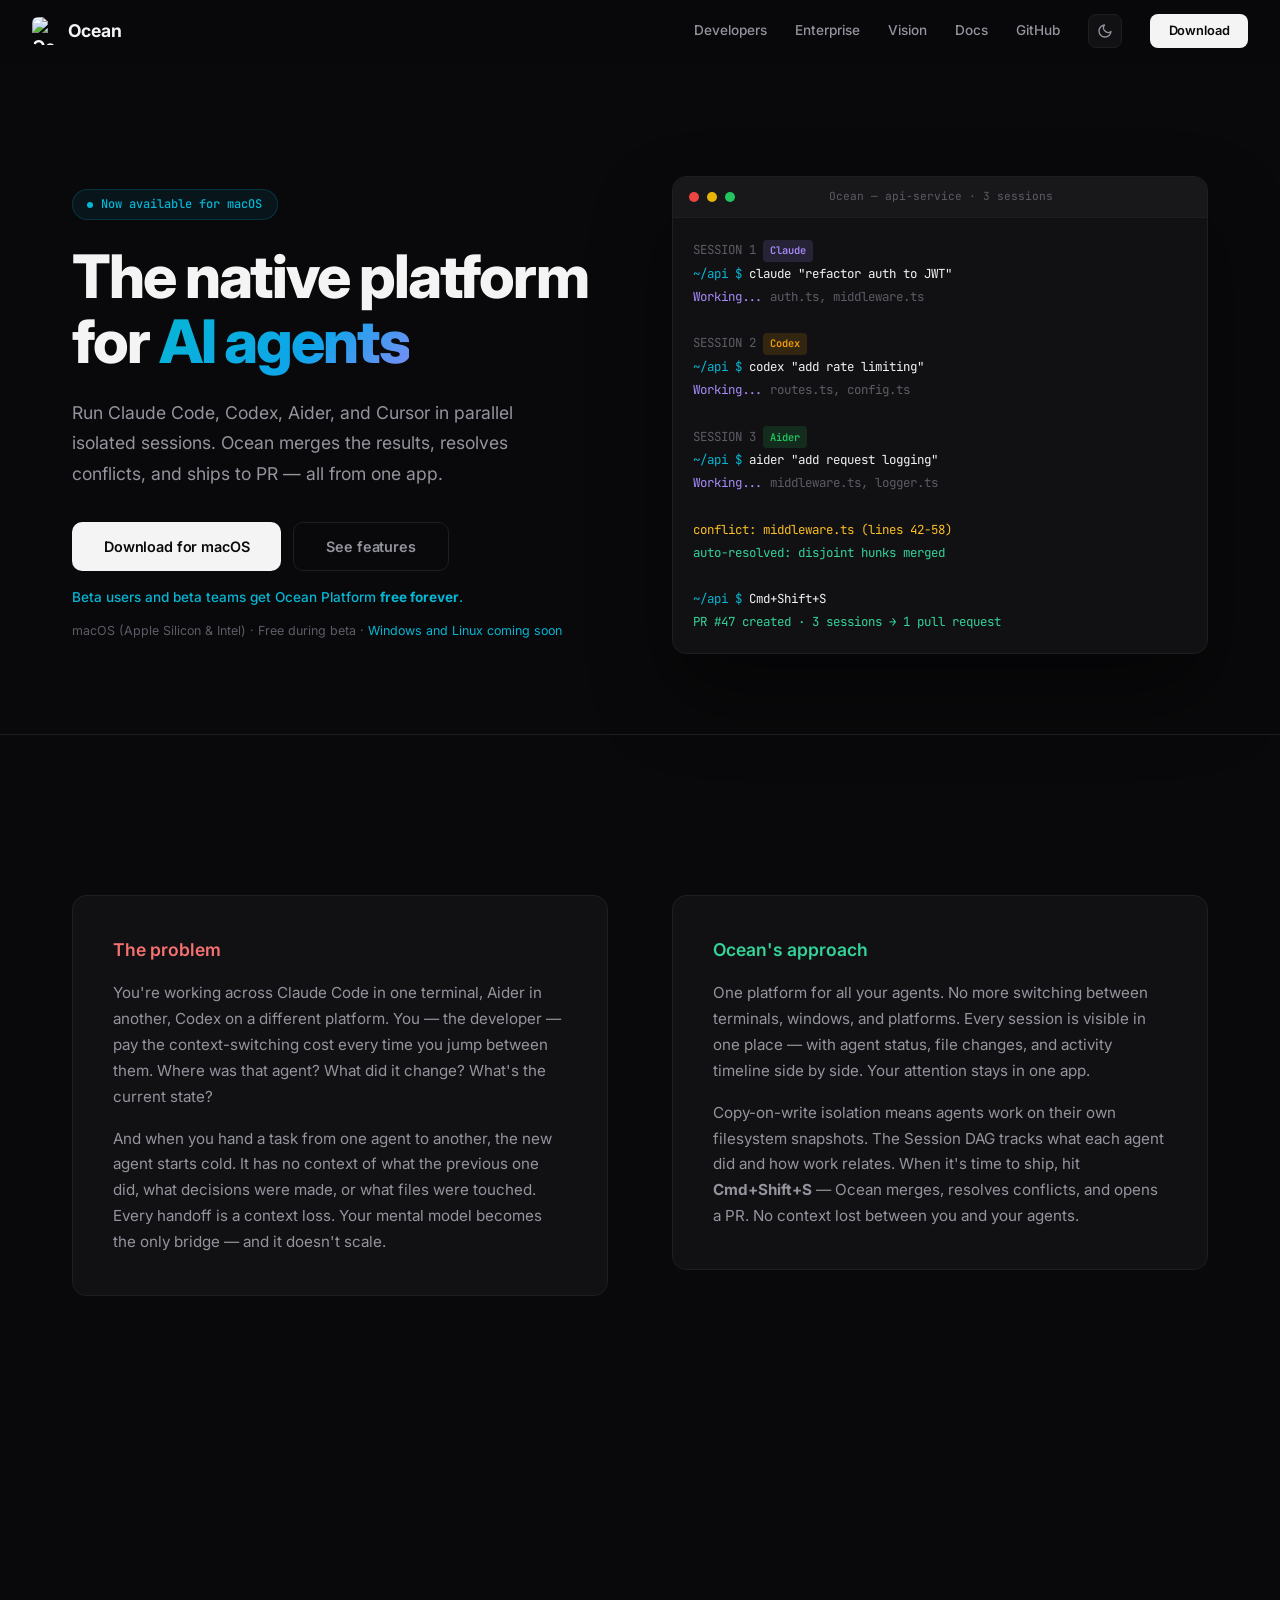
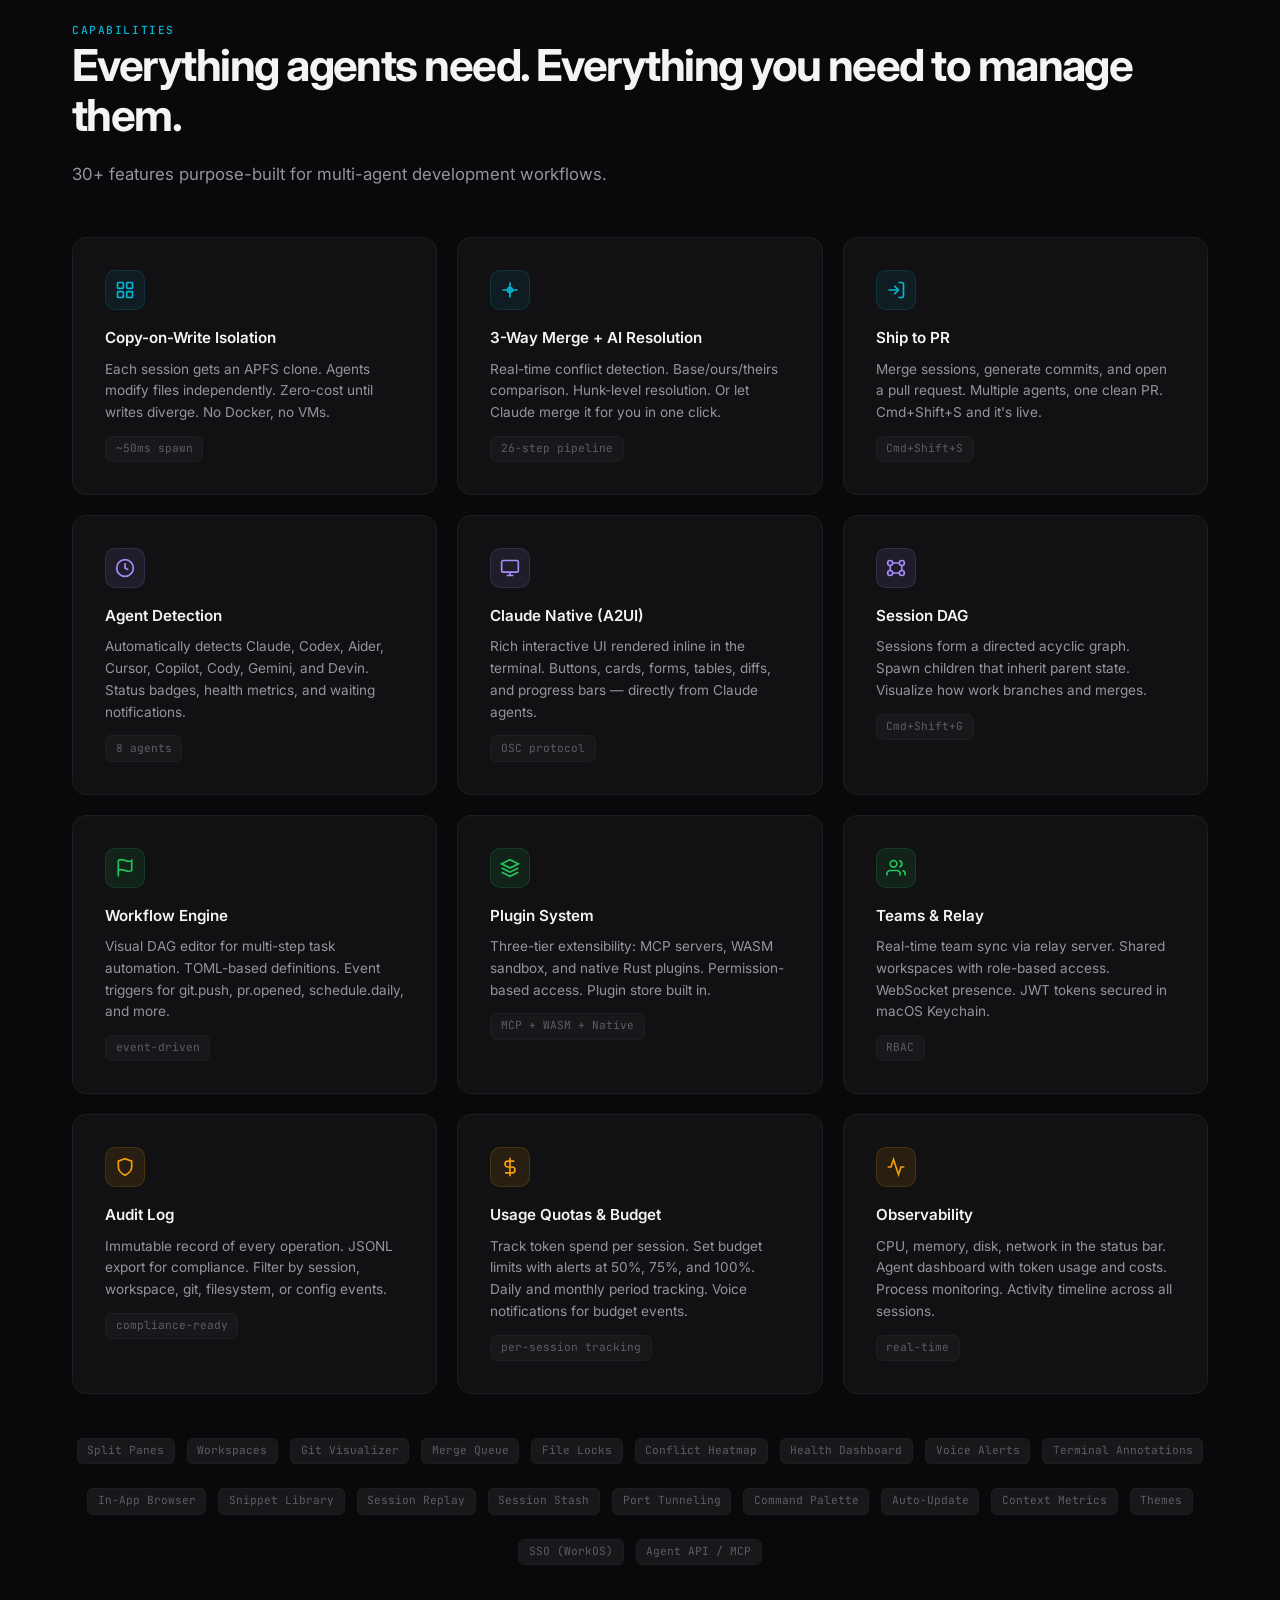
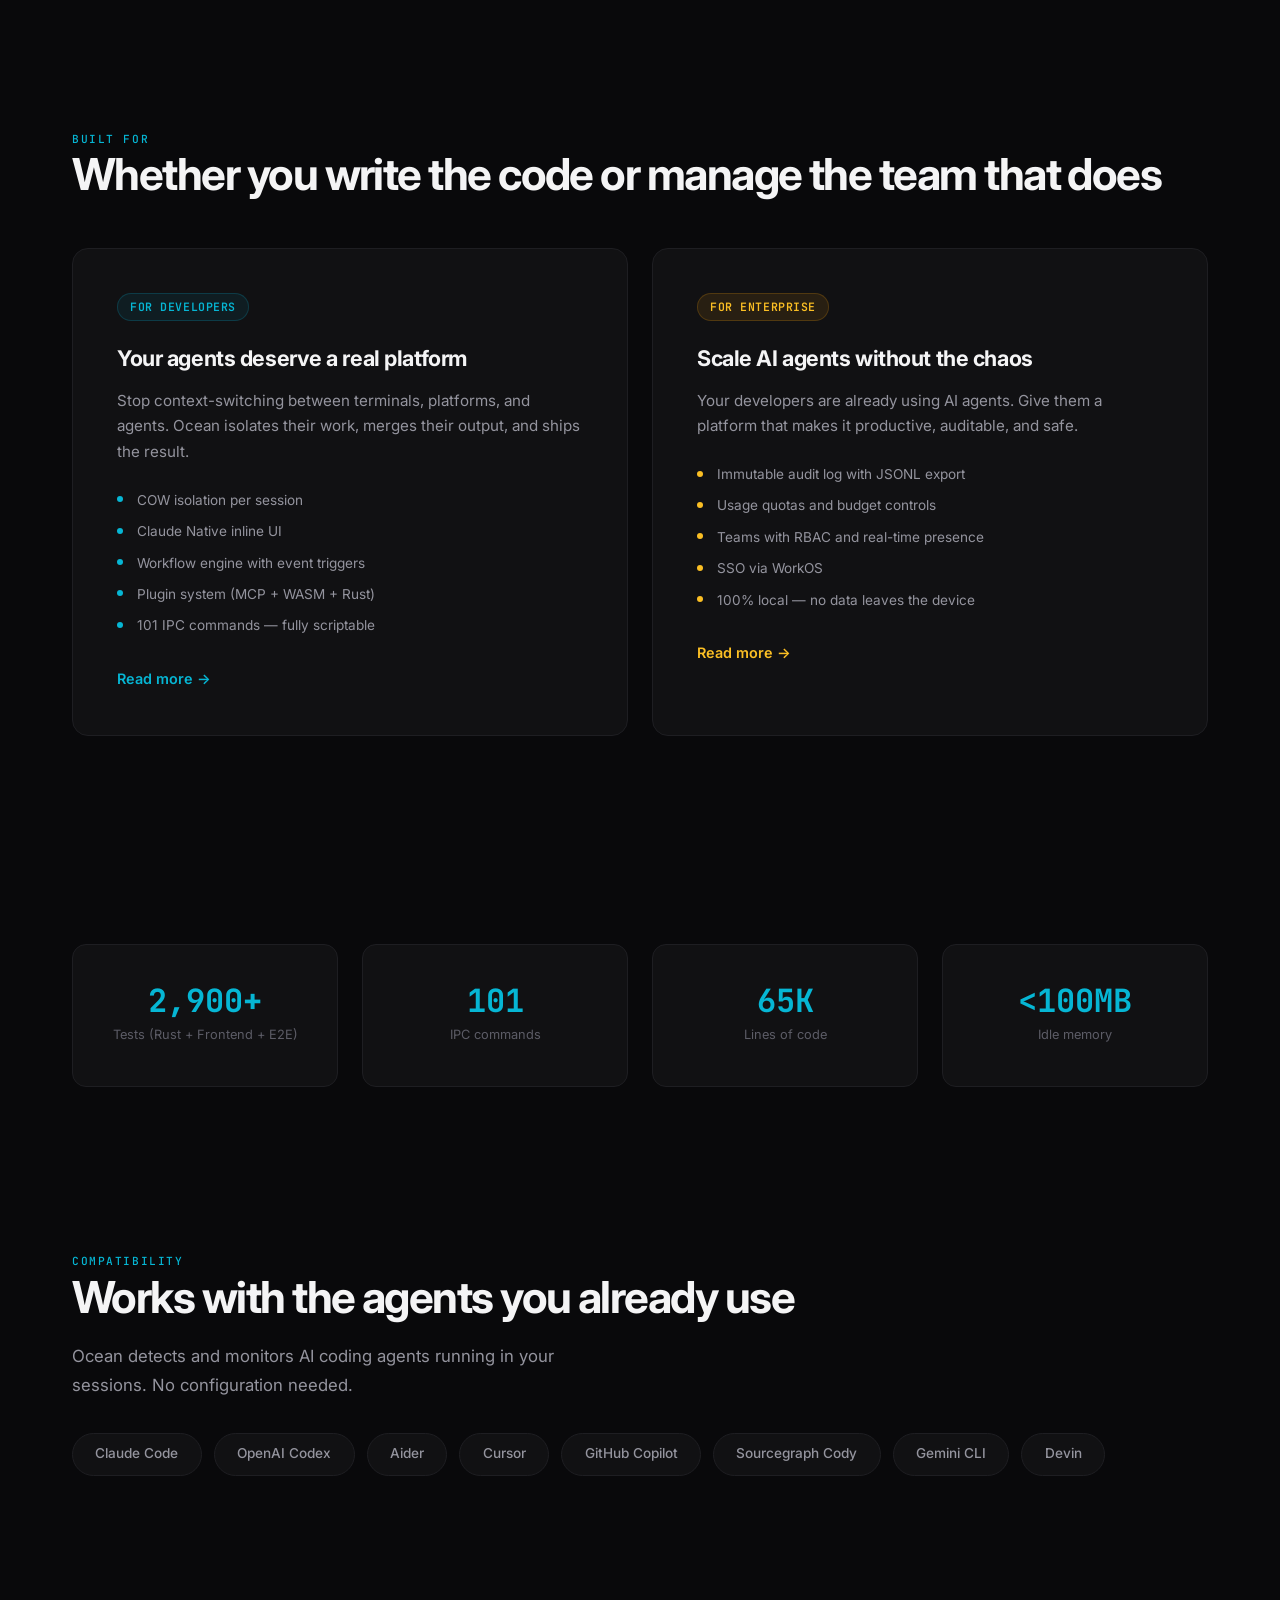
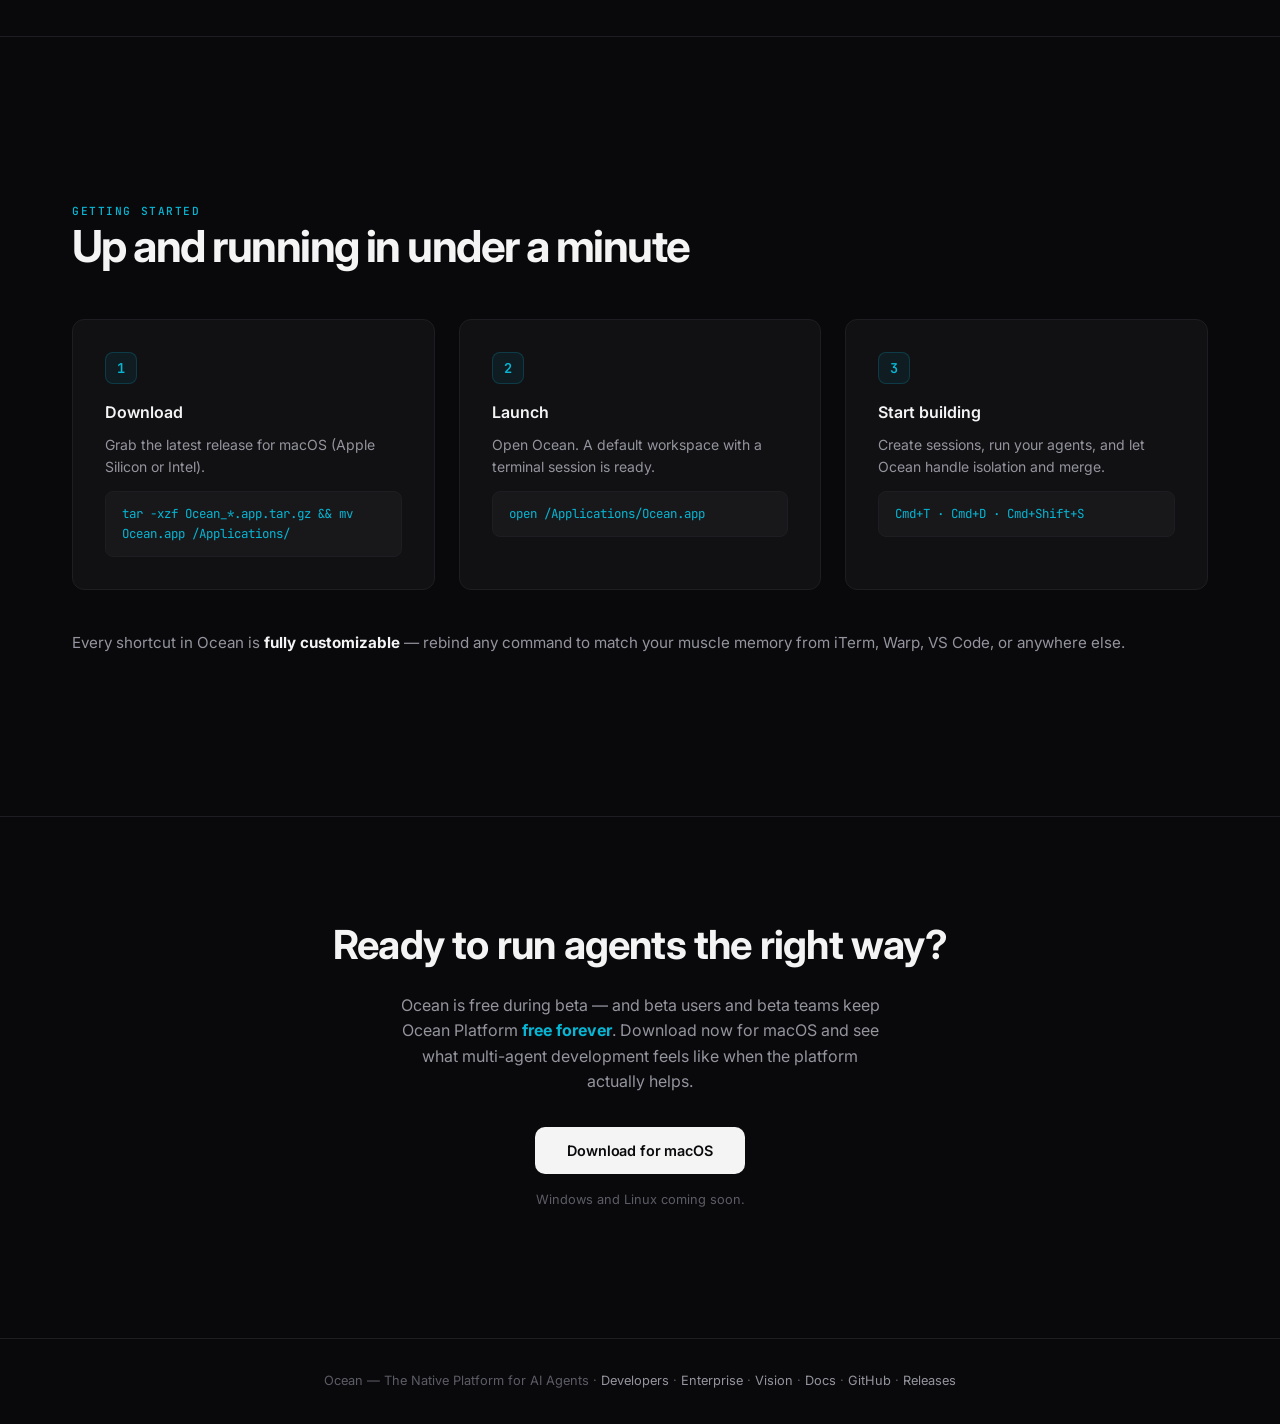
==== website/index.html @ ea24ab9a "Merge branch 'main' into refactor/docs" ====
<!DOCTYPE html>
<html lang="en">

<head>
  <meta charset="UTF-8">
  <meta name="viewport" content="width=device-width, initial-scale=1.0">
  <script>
    // Apply stored theme before paint to avoid FOUC (defaults to dark)
    (function () {
      try {
        document.documentElement.setAttribute('data-theme', localStorage.getItem('ocean-theme') || 'dark');
      } catch (e) {}
    })();
  </script>
  <title>Ocean — The Native Platform for AI Agents</title>
  <meta name="description"
    content="Ocean is a native desktop platform for running AI coding agents in parallel with copy-on-write isolation, built-in merge, and one-keystroke ship to PR. macOS.">
  <meta name="keywords"
    content="Ocean, AI agent platform, agentic development, session isolation, conflict resolution, multi-agent orchestration, Claude Code, Aider, Codex, Cursor, Copilot, developer tool, macOS terminal">
  <meta name="author" content="Ocean Team">

  <!-- Open Graph -->
  <meta property="og:type" content="website">
  <meta property="og:url" content="https://getocean.dev/">
  <meta property="og:title" content="Ocean — The Native Platform for AI Agents">
  <meta property="og:description"
    content="Run Claude, Codex, Aider, and Cursor in parallel isolated sessions. Merge results. Ship to PR. One app.">
  <meta property="og:image" content="https://getocean.dev/home.png">

  <!-- Twitter -->
  <meta name="twitter:card" content="summary_large_image">
  <meta property="twitter:url" content="https://getocean.dev/">
  <meta name="twitter:title" content="Ocean — The Native Platform for AI Agents">
  <meta name="twitter:description"
    content="Run Claude, Codex, Aider, and Cursor in parallel isolated sessions. Merge results. Ship to PR. One app.">
  <meta name="twitter:image" content="https://getocean.dev/home.png">

  <link rel="canonical" href="https://getocean.dev/">
  <link rel="preconnect" href="https://fonts.googleapis.com">
  <link rel="preconnect" href="https://fonts.gstatic.com" crossorigin>
  <link
    href="https://fonts.googleapis.com/css2?family=Inter:wght@400;500;600;700;800&family=JetBrains+Mono:wght@400;500;600&display=swap"
    rel="stylesheet">
  <link rel="icon" type="image/png" href="favicon.png">
  <style>
    *, *::before, *::after { margin: 0; padding: 0; box-sizing: border-box; }

    :root {
      --bg: #09090b;
      --surface: #111113;
      --surface-2: #18181b;
      --surface-3: #1f1f23;
      --border: #1e1e22;
      --border-hover: #2e2e35;
      --text: #f4f4f5;
      --text-muted: #94949e;
      --text-dim: #5c5c66;
      --accent: #06b6d4;
      --accent-hover: #22d3ee;
      --accent-glow: rgba(6, 182, 212, 0.08);
      --accent-glow-strong: rgba(6, 182, 212, 0.16);
      --accent-2: #0ea5e9;
      --green: #34d399;
      --amber: #fbbf24;
      --red: #f87171;
      --purple: #a78bfa;
      --mono: 'JetBrains Mono', monospace;
      --sans: 'Inter', -apple-system, BlinkMacSystemFont, sans-serif;
      --max-w: 1200px;
      --section-gap: 10rem;
      --nav-bg: rgba(9, 9, 11, 0.85);
      --shadow-card: 0 40px 80px rgba(0,0,0,0.45);
      --btn-primary-hover: #ffffff;
    }

    [data-theme="light"] {
      --bg: #ffffff;
      --surface: #fafafa;
      --surface-2: #f4f4f5;
      --surface-3: #e4e4e7;
      --border: #e4e4e7;
      --border-hover: #d4d4d8;
      --text: #09090b;
      --text-muted: #52525b;
      --text-dim: #a1a1aa;
      --accent: #0891b2;
      --accent-hover: #0e7490;
      --accent-glow: rgba(8, 145, 178, 0.08);
      --accent-glow-strong: rgba(8, 145, 178, 0.16);
      --accent-2: #0284c7;
      --green: #059669;
      --amber: #d97706;
      --red: #dc2626;
      --purple: #7c3aed;
      --nav-bg: rgba(255, 255, 255, 0.85);
      --shadow-card: 0 20px 40px rgba(0,0,0,0.08);
      --btn-primary-hover: #27272a;
    }

    html { scroll-behavior: smooth; }

    body {
      font-family: var(--sans);
      background: var(--bg);
      color: var(--text);
      line-height: 1.6;
      -webkit-font-smoothing: antialiased;
      overflow-x: hidden;
    }

    /* -- Utilities -- */
    .container { max-width: var(--max-w); margin: 0 auto; padding: 0 2rem; }
    .section { position: relative; z-index: 1; padding: var(--section-gap) 0; }
    .section-label {
      font-family: var(--mono);
      font-size: 0.7rem;
      font-weight: 500;
      text-transform: uppercase;
      letter-spacing: 0.14em;
      color: var(--accent);
      margin-bottom: 1.25rem;
    }
    .section-title {
      font-size: clamp(1.75rem, 4vw, 2.75rem);
      font-weight: 700;
      letter-spacing: -0.035em;
      line-height: 1.12;
      margin-bottom: 1.25rem;
    }
    .section-desc {
      font-size: 1.05rem;
      color: var(--text-muted);
      max-width: 560px;
      line-height: 1.75;
    }
    .btn {
      display: inline-flex;
      align-items: center;
      gap: 0.5rem;
      padding: 0.75rem 2rem;
      border-radius: 10px;
      font-size: 0.9rem;
      font-weight: 600;
      font-family: var(--sans);
      text-decoration: none;
      cursor: pointer;
      border: none;
      transition: all 0.25s ease;
      letter-spacing: -0.01em;
    }
    .btn-primary {
      background: var(--text);
      color: var(--bg);
    }
    .btn-primary:hover {
      background: var(--btn-primary-hover);
      box-shadow: 0 4px 24px rgba(0,0,0,0.15);
      transform: translateY(-1px);
    }
    .btn-secondary {
      background: transparent;
      color: var(--text-muted);
      border: 1px solid var(--border);
    }
    .btn-secondary:hover {
      border-color: var(--border-hover);
      color: var(--text);
      background: var(--surface);
    }
    .btn:active { transform: scale(0.98) translateY(0); }

    /* -- Scroll reveal -- */
    .reveal {
      opacity: 0;
      transform: translateY(24px);
      transition: opacity 0.6s ease, transform 0.6s ease;
    }
    .reveal.visible {
      opacity: 1;
      transform: translateY(0);
    }

    /* -- Nav -- */
    nav {
      position: fixed;
      top: 0;
      left: 0;
      right: 0;
      z-index: 100;
      padding: 0.85rem 2rem;
      display: flex;
      align-items: center;
      justify-content: space-between;
      background: var(--nav-bg);
      backdrop-filter: blur(16px);
      border-bottom: 1px solid transparent;
      transition: border-color 0.3s;
    }
    nav.scrolled { border-bottom-color: var(--border); }
    .nav-logo {
      display: flex;
      align-items: center;
      gap: 0.5rem;
      font-weight: 700;
      font-size: 1.1rem;
      color: var(--text);
      text-decoration: none;
    }
    .nav-logo img { width: 28px; height: 28px; border-radius: 6px; }
    .nav-links { display: flex; align-items: center; gap: 1.75rem; }
    .nav-links a {
      color: var(--text-muted);
      text-decoration: none;
      font-size: 0.85rem;
      font-weight: 500;
      transition: color 0.2s;
    }
    .nav-links a:hover { color: var(--text); }
    .nav-cta {
      padding: 0.45rem 1.15rem !important;
      font-size: 0.8rem !important;
      border-radius: 8px !important;
      background: var(--text) !important;
      color: var(--bg) !important;
      font-weight: 600 !important;
    }
    .nav-cta:hover {
      background: var(--btn-primary-hover) !important;
      box-shadow: 0 2px 12px rgba(0,0,0,0.15) !important;
    }
    .mobile-toggle {
      display: none;
      background: none;
      border: none;
      color: var(--text);
      cursor: pointer;
      padding: 0.5rem;
    }

    .theme-toggle {
      display: inline-flex;
      align-items: center;
      justify-content: center;
      width: 34px;
      height: 34px;
      border-radius: 8px;
      background: var(--surface);
      border: 1px solid var(--border);
      color: var(--text-muted);
      cursor: pointer;
      transition: color 0.2s, border-color 0.2s, background 0.2s;
    }
    .theme-toggle:hover {
      color: var(--text);
      border-color: var(--border-hover);
    }
    .theme-toggle .icon-sun { display: none; }
    .theme-toggle .icon-moon { display: block; }
    [data-theme="light"] .theme-toggle .icon-sun { display: block; }
    [data-theme="light"] .theme-toggle .icon-moon { display: none; }

    /* -- Hero -- */
    .hero {
      position: relative;
      z-index: 1;
      padding: 11rem 2rem 5rem;
      max-width: var(--max-w);
      margin: 0 auto;
    }
    .hero-grid {
      display: grid;
      grid-template-columns: 1fr 1fr;
      gap: 4rem;
      align-items: center;
    }
    .hero-badge {
      display: inline-flex;
      align-items: center;
      gap: 0.5rem;
      padding: 0.3rem 0.9rem;
      border-radius: 100px;
      background: var(--accent-glow);
      border: 1px solid rgba(6, 182, 212, 0.2);
      font-size: 0.75rem;
      font-weight: 500;
      color: var(--accent);
      margin-bottom: 1.5rem;
      font-family: var(--mono);
    }
    .hero-badge .dot {
      width: 6px; height: 6px;
      border-radius: 50%;
      background: var(--accent);
      animation: pulse 2s ease-in-out infinite;
    }
    @keyframes pulse { 0%, 100% { opacity: 1; } 50% { opacity: 0.4; } }

    .hero h1 {
      font-size: clamp(2.5rem, 5.5vw, 3.75rem);
      font-weight: 800;
      line-height: 1.08;
      letter-spacing: -0.035em;
      margin-bottom: 1.5rem;
    }
    .hero h1 .gradient {
      background: linear-gradient(135deg, var(--accent) 0%, var(--accent-2) 60%, #818cf8 100%);
      -webkit-background-clip: text;
      -webkit-text-fill-color: transparent;
      background-clip: text;
    }
    .hero-desc {
      font-size: 1.1rem;
      color: var(--text-muted);
      line-height: 1.75;
      margin-bottom: 2rem;
      max-width: 480px;
    }
    .hero-actions { display: flex; gap: 0.75rem; flex-wrap: wrap; }
    .hero-note {
      margin-top: 0.75rem;
      font-size: 0.78rem;
      color: var(--text-dim);
    }

    /* Terminal mockup */
    .terminal-window {
      background: var(--surface);
      border: 1px solid var(--border);
      border-radius: 14px;
      overflow: hidden;
      box-shadow: var(--shadow-card), 0 0 1px rgba(255,255,255,0.05) inset;
    }
    .terminal-titlebar {
      display: flex;
      align-items: center;
      gap: 0.5rem;
      padding: 0.7rem 1rem;
      background: var(--surface-2);
      border-bottom: 1px solid var(--border);
    }
    .terminal-dot { width: 10px; height: 10px; border-radius: 50%; }
    .terminal-dot.r { background: #ef4444; }
    .terminal-dot.y { background: #eab308; }
    .terminal-dot.g { background: #22c55e; }
    .terminal-title {
      flex: 1;
      text-align: center;
      font-size: 0.7rem;
      color: var(--text-dim);
      font-family: var(--mono);
    }
    .terminal-body {
      padding: 1.25rem;
      font-family: var(--mono);
      font-size: 0.78rem;
      line-height: 1.85;
    }
    .t-prompt { color: var(--accent); }
    .t-cmd { color: var(--text); }
    .t-out { color: var(--text-muted); }
    .t-agent { color: var(--purple); }
    .t-ok { color: var(--green); }
    .t-dim { color: var(--text-dim); }
    .t-warn { color: var(--amber); }
    .t-badge {
      display: inline-block;
      padding: 0.1rem 0.45rem;
      border-radius: 4px;
      font-size: 0.65rem;
      font-weight: 600;
    }
    .t-b-claude { background: rgba(167,139,250,0.15); color: #a78bfa; }
    .t-b-aider { background: rgba(34,197,94,0.15); color: #22c55e; }
    .t-b-codex { background: rgba(245,158,11,0.15); color: #f59e0b; }

    /* -- Problem section -- */
    .problem { border-top: 1px solid var(--border); }
    .problem-grid {
      display: grid;
      grid-template-columns: 1fr 1fr;
      gap: 4rem;
      align-items: start;
    }
    .problem-card {
      padding: 2.5rem;
      border-radius: 14px;
      border: 1px solid var(--border);
      background: var(--surface);
    }
    .problem-card h3 {
      font-size: 1.1rem;
      font-weight: 600;
      margin-bottom: 1rem;
      color: var(--red);
    }
    .problem-card p {
      font-size: 0.95rem;
      color: var(--text-muted);
      line-height: 1.7;
    }
    .solution-card h3 { color: var(--green) !important; }

    /* -- Features -- */
    .features-grid {
      display: grid;
      grid-template-columns: repeat(3, 1fr);
      gap: 1.25rem;
      margin-top: 3rem;
    }
    .feature-card {
      padding: 2rem;
      border-radius: 14px;
      border: 1px solid var(--border);
      background: var(--surface);
      transition: border-color 0.35s ease, box-shadow 0.35s ease, transform 0.35s ease;
    }
    .feature-card:hover {
      border-color: rgba(6, 182, 212, 0.2);
      box-shadow: 0 8px 40px rgba(0,0,0,0.2);
      transform: translateY(-2px);
    }
    .feature-icon {
      width: 40px; height: 40px;
      border-radius: 10px;
      display: flex;
      align-items: center;
      justify-content: center;
      margin-bottom: 1rem;
      font-size: 1.1rem;
    }
    .feature-icon.cyan { background: var(--accent-glow); border: 1px solid rgba(6,182,212,0.15); }
    .feature-icon.green { background: rgba(34,197,94,0.1); border: 1px solid rgba(34,197,94,0.15); }
    .feature-icon.purple { background: rgba(167,139,250,0.1); border: 1px solid rgba(167,139,250,0.15); }
    .feature-icon.amber { background: rgba(245,158,11,0.1); border: 1px solid rgba(245,158,11,0.15); }
    .feature-card h3 {
      font-size: 0.95rem;
      font-weight: 600;
      margin-bottom: 0.5rem;
    }
    .feature-card p {
      font-size: 0.85rem;
      color: var(--text-muted);
      line-height: 1.6;
    }
    .feature-tag {
      display: inline-block;
      margin-top: 0.75rem;
      font-family: var(--mono);
      font-size: 0.7rem;
      color: var(--text-dim);
      padding: 0.2rem 0.6rem;
      border-radius: 6px;
      background: var(--surface-2);
      border: 1px solid var(--border);
    }

    /* -- Persona preview cards -- */
    .persona-cards {
      display: grid;
      grid-template-columns: 1fr 1fr;
      gap: 1.5rem;
      margin-top: 3rem;
    }
    .persona-card {
      padding: 2.75rem;
      border-radius: 16px;
      border: 1px solid var(--border);
      background: var(--surface);
      transition: border-color 0.35s ease, box-shadow 0.35s ease, transform 0.35s ease;
      text-decoration: none;
      color: inherit;
      display: block;
    }
    .persona-card:hover {
      border-color: var(--border-hover);
      box-shadow: 0 12px 48px rgba(0,0,0,0.25);
      transform: translateY(-3px);
    }
    .persona-card .persona-badge {
      display: inline-block;
      padding: 0.25rem 0.75rem;
      border-radius: 100px;
      font-size: 0.72rem;
      font-weight: 600;
      font-family: var(--mono);
      text-transform: uppercase;
      letter-spacing: 0.05em;
      margin-bottom: 1.25rem;
    }
    .persona-card.dev .persona-badge { background: var(--accent-glow); color: var(--accent); border: 1px solid rgba(6,182,212,0.2); }
    .persona-card.ent .persona-badge { background: rgba(245,158,11,0.1); color: var(--amber); border: 1px solid rgba(245,158,11,0.2); }
    .persona-card h3 {
      font-size: 1.35rem;
      font-weight: 700;
      margin-bottom: 0.75rem;
      letter-spacing: -0.02em;
    }
    .persona-card p {
      font-size: 0.95rem;
      color: var(--text-muted);
      line-height: 1.7;
      margin-bottom: 1.25rem;
    }
    .persona-card .persona-features {
      list-style: none;
      margin-bottom: 1.5rem;
    }
    .persona-card .persona-features li {
      font-size: 0.85rem;
      color: var(--text-muted);
      padding: 0.3rem 0;
      padding-left: 1.25rem;
      position: relative;
    }
    .persona-card .persona-features li::before {
      content: '';
      position: absolute;
      left: 0;
      top: 0.7rem;
      width: 6px;
      height: 6px;
      border-radius: 50%;
    }
    .persona-card.dev .persona-features li::before { background: var(--accent); }
    .persona-card.ent .persona-features li::before { background: var(--amber); }
    .persona-link {
      font-size: 0.9rem;
      font-weight: 600;
      display: inline-flex;
      align-items: center;
      gap: 0.4rem;
    }
    .persona-card.dev .persona-link { color: var(--accent); }
    .persona-card.ent .persona-link { color: var(--amber); }

    /* -- Comparison table -- */
    .comparison-table {
      width: 100%;
      border-collapse: collapse;
      margin-top: 3rem;
      font-size: 0.875rem;
    }
    .comparison-table th, .comparison-table td {
      padding: 1rem 1.25rem;
      text-align: left;
      border-bottom: 1px solid var(--border);
    }
    .comparison-table thead th {
      font-weight: 600;
      font-size: 0.8rem;
      color: var(--text-dim);
      text-transform: uppercase;
      letter-spacing: 0.05em;
      background: var(--surface);
    }
    .comparison-table thead th:first-child { border-radius: 8px 0 0 0; }
    .comparison-table thead th:last-child { border-radius: 0 8px 0 0; }
    .comparison-table tbody td { color: var(--text-muted); }
    .comparison-table tbody td:first-child { color: var(--text); font-weight: 500; }
    .comparison-table .check { color: var(--green); font-weight: 600; }
    .comparison-table .x { color: var(--text-dim); }
    .comparison-table .partial { color: var(--amber); }
    .comparison-table .ocean-col { background: rgba(6,182,212,0.04); }
    .comparison-table .ocean-col.check { color: var(--accent); }

    /* -- Stats -- */
    .stats-row {
      display: grid;
      grid-template-columns: repeat(4, 1fr);
      gap: 1.5rem;
      margin-top: 3rem;
    }
    .stat-card {
      text-align: center;
      padding: 2.5rem 1.5rem;
      border-radius: 14px;
      border: 1px solid var(--border);
      background: var(--surface);
    }
    .stat-value {
      font-size: 2rem;
      font-weight: 700;
      font-family: var(--mono);
      color: var(--accent);
      line-height: 1;
    }
    .stat-label {
      font-size: 0.8rem;
      color: var(--text-dim);
      margin-top: 0.5rem;
    }

    /* -- Agents -- */
    .agent-pills {
      display: flex;
      flex-wrap: wrap;
      gap: 0.75rem;
      margin-top: 2rem;
    }
    .agent-pill {
      padding: 0.6rem 1.4rem;
      border-radius: 100px;
      border: 1px solid var(--border);
      background: var(--surface);
      font-size: 0.85rem;
      font-weight: 500;
      color: var(--text-muted);
      transition: border-color 0.2s, color 0.2s;
    }
    .agent-pill:hover {
      border-color: var(--accent);
      color: var(--text);
    }

    /* -- Getting started -- */
    .getting-started { border-top: 1px solid var(--border); }
    .steps {
      display: grid;
      grid-template-columns: repeat(3, 1fr);
      gap: 1.5rem;
      margin-top: 3rem;
    }
    .step {
      padding: 2rem;
      border-radius: 12px;
      border: 1px solid var(--border);
      background: var(--surface);
    }
    .step-number {
      display: inline-flex;
      align-items: center;
      justify-content: center;
      width: 32px; height: 32px;
      border-radius: 8px;
      background: var(--accent-glow);
      border: 1px solid rgba(6,182,212,0.2);
      color: var(--accent);
      font-family: var(--mono);
      font-size: 0.85rem;
      font-weight: 600;
      margin-bottom: 1rem;
    }
    .step h3 {
      font-size: 1rem;
      font-weight: 600;
      margin-bottom: 0.5rem;
    }
    .step p {
      font-size: 0.875rem;
      color: var(--text-muted);
      line-height: 1.6;
    }
    .step code {
      display: block;
      margin-top: 0.75rem;
      padding: 0.75rem 1rem;
      border-radius: 8px;
      background: var(--surface-2);
      border: 1px solid var(--border);
      font-family: var(--mono);
      font-size: 0.78rem;
      color: var(--accent);
      overflow-x: auto;
    }
    .keyboard-grid {
      display: grid;
      grid-template-columns: repeat(auto-fit, minmax(200px, 1fr));
      gap: 0.5rem;
      margin-top: 2rem;
    }
    .kb-item {
      display: flex;
      justify-content: space-between;
      align-items: center;
      padding: 0.6rem 1rem;
      border-radius: 8px;
      background: var(--surface);
      border: 1px solid var(--border);
      font-size: 0.8rem;
    }
    .kb-item span:first-child { color: var(--text-muted); }
    .kb-item kbd {
      font-family: var(--mono);
      font-size: 0.72rem;
      color: var(--accent);
      padding: 0.15rem 0.5rem;
      border-radius: 4px;
      background: var(--surface-2);
      border: 1px solid var(--border);
    }

    /* -- CTA -- */
    .cta-section {
      position: relative;
      z-index: 1;
      text-align: center;
      padding: 6rem 2rem;
      border-top: 1px solid var(--border);
    }
    .cta-section h2 {
      font-size: clamp(1.75rem, 4vw, 2.5rem);
      font-weight: 700;
      letter-spacing: -0.02em;
      margin-bottom: 1rem;
    }
    .cta-section p {
      color: var(--text-muted);
      font-size: 1rem;
      margin-bottom: 2rem;
      max-width: 480px;
      margin-left: auto;
      margin-right: auto;
    }
    .cta-actions { display: flex; gap: 0.75rem; justify-content: center; flex-wrap: wrap; }

    /* -- Footer -- */
    footer {
      position: relative;
      z-index: 1;
      padding: 2rem;
      text-align: center;
      border-top: 1px solid var(--border);
    }
    footer p { font-size: 0.8rem; color: var(--text-dim); }
    footer a {
      color: var(--text-muted);
      text-decoration: none;
      transition: color 0.2s;
    }
    footer a:hover { color: var(--text); }

    /* -- Responsive -- */
    @media (max-width: 1024px) {
      .hero-grid { grid-template-columns: 1fr; gap: 3rem; }
      .hero { padding-top: 9rem; }
      .features-grid { grid-template-columns: repeat(2, 1fr); }
      .steps { grid-template-columns: 1fr; }
      .comparison-table { font-size: 0.8rem; }
      .comparison-table th, .comparison-table td { padding: 0.75rem 0.75rem; }
    }
    @media (max-width: 768px) {
      .nav-links { display: none; }
      .nav-links.open {
        display: flex;
        flex-direction: column;
        position: absolute;
        top: 100%;
        left: 0;
        right: 0;
        background: var(--bg);
        border-bottom: 1px solid var(--border);
        padding: 1rem 2rem;
        gap: 1rem;
      }
      .mobile-toggle { display: block; }
      .hero { padding: 8rem 1.5rem 3rem; }
      .hero h1 { font-size: 2rem; }
      .features-grid { grid-template-columns: 1fr; }
      .persona-cards { grid-template-columns: 1fr; }
      .problem-grid { grid-template-columns: 1fr; }
      .stats-row { grid-template-columns: repeat(2, 1fr); }
      .section { padding: 4rem 0; }
      .comparison-wrapper { overflow-x: auto; }
    }
    @media (max-width: 375px) {
      .hero h1 { font-size: 1.75rem; }
      .container { padding: 0 1rem; }
    }

    @media (prefers-reduced-motion: reduce) {
      .reveal { opacity: 1; transform: none; transition: none; }
      html { scroll-behavior: auto; }
      .hero-badge .dot { animation: none; }
    }
  </style>
</head>

<body>

  <!-- Nav -->
  <nav id="nav">
    <a href="/" class="nav-logo">
      <img src="favicon.png" alt="Ocean" />
      Ocean
    </a>
    <button class="mobile-toggle" onclick="document.querySelector('.nav-links').classList.toggle('open')" aria-label="Toggle navigation">
      <svg width="22" height="22" viewBox="0 0 24 24" fill="none" stroke="currentColor" stroke-width="2"><line x1="3" y1="6" x2="21" y2="6"/><line x1="3" y1="12" x2="21" y2="12"/><line x1="3" y1="18" x2="21" y2="18"/></svg>
    </button>
    <div class="nav-links">
      <a href="for-developers.html">Developers</a>
      <a href="for-enterprise.html">Enterprise</a>
      <a href="vision.html">Vision</a>
      <a href="https://viveky259259.github.io/ocean-releases" target="_blank" rel="noopener">Docs</a>
      <a href="https://github.com/viveky259259/ocean-releases" target="_blank" rel="noopener">GitHub</a>
      <button id="theme-toggle" class="theme-toggle" aria-label="Toggle color theme" title="Toggle theme">
        <svg class="icon-moon" width="16" height="16" viewBox="0 0 24 24" fill="none" stroke="currentColor" stroke-width="2" stroke-linecap="round" stroke-linejoin="round"><path d="M21 12.79A9 9 0 1 1 11.21 3 7 7 0 0 0 21 12.79z"/></svg>
        <svg class="icon-sun" width="16" height="16" viewBox="0 0 24 24" fill="none" stroke="currentColor" stroke-width="2" stroke-linecap="round" stroke-linejoin="round"><circle cx="12" cy="12" r="4"/><path d="M12 2v2M12 20v2M4.93 4.93l1.41 1.41M17.66 17.66l1.41 1.41M2 12h2M20 12h2M4.93 19.07l1.41-1.41M17.66 6.34l1.41-1.41"/></svg>
      </button>
      <a href="https://github.com/viveky259259/ocean-releases/releases" target="_blank" rel="noopener" class="btn btn-primary nav-cta">Download</a>
    </div>
  </nav>

  <!-- Hero -->
  <section class="hero">
    <div class="hero-grid">
      <div>
        <div class="hero-badge">
          <span class="dot"></span>
          Now available for macOS
        </div>
        <h1>The native platform<br>for <span class="gradient">AI agents</span></h1>
        <p class="hero-desc">Run Claude Code, Codex, Aider, and Cursor in parallel isolated sessions. Ocean merges the results, resolves conflicts, and ships to PR &mdash; all from one app.</p>
        <div class="hero-actions">
          <a href="https://github.com/viveky259259/ocean-releases/releases" target="_blank" rel="noopener" class="btn btn-primary">Download for macOS</a>
          <a href="#features" class="btn btn-secondary">See features</a>
        </div>
        <p style="margin-top:1rem;font-size:0.85rem;color:var(--accent);font-weight:500">
          Beta users and beta teams get Ocean Platform <strong>free forever</strong>.
        </p>
        <p class="hero-note">macOS (Apple Silicon &amp; Intel) &middot; Free during beta &middot; <span style="color:var(--accent)">Windows and Linux coming soon</span></p>
      </div>
      <div>
        <div class="terminal-window">
          <div class="terminal-titlebar">
            <span class="terminal-dot r"></span>
            <span class="terminal-dot y"></span>
            <span class="terminal-dot g"></span>
            <span class="terminal-title">Ocean &mdash; api-service &middot; 3 sessions</span>
            <span style="width:44px"></span>
          </div>
          <div class="terminal-body">
            <div><span class="t-dim">SESSION 1</span> <span class="t-badge t-b-claude">Claude</span></div>
            <div><span class="t-prompt">~/api $</span> <span class="t-cmd">claude "refactor auth to JWT"</span></div>
            <div><span class="t-agent">  Working...</span> <span class="t-dim">auth.ts, middleware.ts</span></div>
            <div>&nbsp;</div>
            <div><span class="t-dim">SESSION 2</span> <span class="t-badge t-b-codex">Codex</span></div>
            <div><span class="t-prompt">~/api $</span> <span class="t-cmd">codex "add rate limiting"</span></div>
            <div><span class="t-agent">  Working...</span> <span class="t-dim">routes.ts, config.ts</span></div>
            <div>&nbsp;</div>
            <div><span class="t-dim">SESSION 3</span> <span class="t-badge t-b-aider">Aider</span></div>
            <div><span class="t-prompt">~/api $</span> <span class="t-cmd">aider "add request logging"</span></div>
            <div><span class="t-agent">  Working...</span> <span class="t-dim">middleware.ts, logger.ts</span></div>
            <div>&nbsp;</div>
            <div><span class="t-warn">  conflict: middleware.ts (lines 42-58)</span></div>
            <div><span class="t-ok">  auto-resolved: disjoint hunks merged</span></div>
            <div>&nbsp;</div>
            <div><span class="t-prompt">~/api $</span> <span class="t-cmd">Cmd+Shift+S</span></div>
            <div><span class="t-ok">  PR #47 created &middot; 3 sessions &rarr; 1 pull request</span></div>
          </div>
        </div>
      </div>
    </div>
  </section>

  <!-- Problem -->
  <section class="section problem">
    <div class="container">
      <div class="problem-grid reveal">
        <div class="problem-card">
          <h3>The problem</h3>
          <p>You're working across Claude Code in one terminal, Aider in another, Codex on a different platform. You &mdash; the developer &mdash; pay the context-switching cost every time you jump between them. Where was that agent? What did it change? What's the current state?</p>
          <p style="margin-top:1rem;">And when you hand a task from one agent to another, the new agent starts cold. It has no context of what the previous one did, what decisions were made, or what files were touched. Every handoff is a context loss. Your mental model becomes the only bridge &mdash; and it doesn't scale.</p>
        </div>
        <div class="problem-card solution-card">
          <h3>Ocean's approach</h3>
          <p>One platform for all your agents. No more switching between terminals, windows, and platforms. Every session is visible in one place &mdash; with agent status, file changes, and activity timeline side by side. Your attention stays in one app.</p>
          <p style="margin-top:1rem;">Copy-on-write isolation means agents work on their own filesystem snapshots. The Session DAG tracks what each agent did and how work relates. When it's time to ship, hit <strong>Cmd+Shift+S</strong> &mdash; Ocean merges, resolves conflicts, and opens a PR. No context lost between you and your agents.</p>
        </div>
      </div>
    </div>
  </section>

  <!-- Features -->
  <section class="section" id="features">
    <div class="container">
      <div class="reveal">
        <span class="section-label">Capabilities</span>
        <h2 class="section-title">Everything agents need. Everything you need to manage them.</h2>
        <p class="section-desc">30+ features purpose-built for multi-agent development workflows.</p>
      </div>

      <div class="features-grid">
        <div class="feature-card reveal">
          <div class="feature-icon cyan">
            <svg width="20" height="20" viewBox="0 0 24 24" fill="none" stroke="#06b6d4" stroke-width="2"><rect x="3" y="3" width="7" height="7" rx="1"/><rect x="14" y="3" width="7" height="7" rx="1"/><rect x="3" y="14" width="7" height="7" rx="1"/><rect x="14" y="14" width="7" height="7" rx="1"/></svg>
          </div>
          <h3>Copy-on-Write Isolation</h3>
          <p>Each session gets an APFS clone. Agents modify files independently. Zero-cost until writes diverge. No Docker, no VMs.</p>
          <span class="feature-tag">~50ms spawn</span>
        </div>

        <div class="feature-card reveal">
          <div class="feature-icon cyan">
            <svg width="20" height="20" viewBox="0 0 24 24" fill="none" stroke="#06b6d4" stroke-width="2"><path d="M12 3v18M3 12h18"/><circle cx="12" cy="12" r="3"/></svg>
          </div>
          <h3>3-Way Merge + AI Resolution</h3>
          <p>Real-time conflict detection. Base/ours/theirs comparison. Hunk-level resolution. Or let Claude merge it for you in one click.</p>
          <span class="feature-tag">26-step pipeline</span>
        </div>

        <div class="feature-card reveal">
          <div class="feature-icon cyan">
            <svg width="20" height="20" viewBox="0 0 24 24" fill="none" stroke="#06b6d4" stroke-width="2"><path d="M15 3h4a2 2 0 012 2v14a2 2 0 01-2 2h-4M10 17l5-5-5-5M13 12H3"/></svg>
          </div>
          <h3>Ship to PR</h3>
          <p>Merge sessions, generate commits, and open a pull request. Multiple agents, one clean PR. Cmd+Shift+S and it's live.</p>
          <span class="feature-tag">Cmd+Shift+S</span>
        </div>

        <div class="feature-card reveal">
          <div class="feature-icon purple">
            <svg width="20" height="20" viewBox="0 0 24 24" fill="none" stroke="#a78bfa" stroke-width="2"><circle cx="12" cy="12" r="10"/><path d="M12 6v6l4 2"/></svg>
          </div>
          <h3>Agent Detection</h3>
          <p>Automatically detects Claude, Codex, Aider, Cursor, Copilot, Cody, Gemini, and Devin. Status badges, health metrics, and waiting notifications.</p>
          <span class="feature-tag">8 agents</span>
        </div>

        <div class="feature-card reveal">
          <div class="feature-icon purple">
            <svg width="20" height="20" viewBox="0 0 24 24" fill="none" stroke="#a78bfa" stroke-width="2"><rect x="2" y="3" width="20" height="14" rx="2"/><path d="M8 21h8M12 17v4"/></svg>
          </div>
          <h3>Claude Native (A2UI)</h3>
          <p>Rich interactive UI rendered inline in the terminal. Buttons, cards, forms, tables, diffs, and progress bars &mdash; directly from Claude agents.</p>
          <span class="feature-tag">OSC protocol</span>
        </div>

        <div class="feature-card reveal">
          <div class="feature-icon purple">
            <svg width="20" height="20" viewBox="0 0 24 24" fill="none" stroke="#a78bfa" stroke-width="2"><circle cx="5" cy="6" r="3"/><path d="M5 9v6"/><circle cx="5" cy="18" r="3"/><circle cx="19" cy="6" r="3"/><path d="M19 9v6"/><circle cx="19" cy="18" r="3"/><path d="M8 6h8M8 18h8"/></svg>
          </div>
          <h3>Session DAG</h3>
          <p>Sessions form a directed acyclic graph. Spawn children that inherit parent state. Visualize how work branches and merges.</p>
          <span class="feature-tag">Cmd+Shift+G</span>
        </div>

        <div class="feature-card reveal">
          <div class="feature-icon green">
            <svg width="20" height="20" viewBox="0 0 24 24" fill="none" stroke="#22c55e" stroke-width="2"><path d="M4 15s1-1 4-1 5 2 8 2 4-1 4-1V3s-1 1-4 1-5-2-8-2-4 1-4 1z"/><line x1="4" y1="22" x2="4" y2="15"/></svg>
          </div>
          <h3>Workflow Engine</h3>
          <p>Visual DAG editor for multi-step task automation. TOML-based definitions. Event triggers for git.push, pr.opened, schedule.daily, and more.</p>
          <span class="feature-tag">event-driven</span>
        </div>

        <div class="feature-card reveal">
          <div class="feature-icon green">
            <svg width="20" height="20" viewBox="0 0 24 24" fill="none" stroke="#22c55e" stroke-width="2"><path d="M12 2L2 7l10 5 10-5-10-5zM2 17l10 5 10-5M2 12l10 5 10-5"/></svg>
          </div>
          <h3>Plugin System</h3>
          <p>Three-tier extensibility: MCP servers, WASM sandbox, and native Rust plugins. Permission-based access. Plugin store built in.</p>
          <span class="feature-tag">MCP + WASM + Native</span>
        </div>

        <div class="feature-card reveal">
          <div class="feature-icon green">
            <svg width="20" height="20" viewBox="0 0 24 24" fill="none" stroke="#22c55e" stroke-width="2"><path d="M17 21v-2a4 4 0 00-4-4H5a4 4 0 00-4 4v2"/><circle cx="9" cy="7" r="4"/><path d="M23 21v-2a4 4 0 00-3-3.87M16 3.13a4 4 0 010 7.75"/></svg>
          </div>
          <h3>Teams &amp; Relay</h3>
          <p>Real-time team sync via relay server. Shared workspaces with role-based access. WebSocket presence. JWT tokens secured in macOS Keychain.</p>
          <span class="feature-tag">RBAC</span>
        </div>

        <div class="feature-card reveal">
          <div class="feature-icon amber">
            <svg width="20" height="20" viewBox="0 0 24 24" fill="none" stroke="#f59e0b" stroke-width="2"><path d="M12 22s8-4 8-10V5l-8-3-8 3v7c0 6 8 10 8 10z"/></svg>
          </div>
          <h3>Audit Log</h3>
          <p>Immutable record of every operation. JSONL export for compliance. Filter by session, workspace, git, filesystem, or config events.</p>
          <span class="feature-tag">compliance-ready</span>
        </div>

        <div class="feature-card reveal">
          <div class="feature-icon amber">
            <svg width="20" height="20" viewBox="0 0 24 24" fill="none" stroke="#f59e0b" stroke-width="2"><line x1="12" y1="1" x2="12" y2="23"/><path d="M17 5H9.5a3.5 3.5 0 000 7h5a3.5 3.5 0 010 7H6"/></svg>
          </div>
          <h3>Usage Quotas &amp; Budget</h3>
          <p>Track token spend per session. Set budget limits with alerts at 50%, 75%, and 100%. Daily and monthly period tracking. Voice notifications for budget events.</p>
          <span class="feature-tag">per-session tracking</span>
        </div>

        <div class="feature-card reveal">
          <div class="feature-icon amber">
            <svg width="20" height="20" viewBox="0 0 24 24" fill="none" stroke="#f59e0b" stroke-width="2"><path d="M22 12h-4l-3 9L9 3l-3 9H2"/></svg>
          </div>
          <h3>Observability</h3>
          <p>CPU, memory, disk, network in the status bar. Agent dashboard with token usage and costs. Process monitoring. Activity timeline across all sessions.</p>
          <span class="feature-tag">real-time</span>
        </div>
      </div>

      <!-- More features row -->
      <div style="display:flex;flex-wrap:wrap;gap:0.75rem;margin-top:2rem;justify-content:center" class="reveal">
        <span class="feature-tag">Split Panes</span>
        <span class="feature-tag">Workspaces</span>
        <span class="feature-tag">Git Visualizer</span>
        <span class="feature-tag">Merge Queue</span>
        <span class="feature-tag">File Locks</span>
        <span class="feature-tag">Conflict Heatmap</span>
        <span class="feature-tag">Health Dashboard</span>
        <span class="feature-tag">Voice Alerts</span>
        <span class="feature-tag">Terminal Annotations</span>
        <span class="feature-tag">In-App Browser</span>
        <span class="feature-tag">Snippet Library</span>
        <span class="feature-tag">Session Replay</span>
        <span class="feature-tag">Session Stash</span>
        <span class="feature-tag">Port Tunneling</span>
        <span class="feature-tag">Command Palette</span>
        <span class="feature-tag">Auto-Update</span>
        <span class="feature-tag">Context Metrics</span>
        <span class="feature-tag">Themes</span>
        <span class="feature-tag">SSO (WorkOS)</span>
        <span class="feature-tag">Agent API / MCP</span>
      </div>
    </div>
  </section>

  <!-- Persona previews -->
  <section class="section" id="personas" style="padding-top:0">
    <div class="container">
      <div class="reveal">
        <span class="section-label">Built for</span>
        <h2 class="section-title">Whether you write the code or manage the team that does</h2>
      </div>
      <div class="persona-cards">
        <a href="for-developers.html" class="persona-card dev reveal">
          <span class="persona-badge">For Developers</span>
          <h3>Your agents deserve a real platform</h3>
          <p>Stop context-switching between terminals, platforms, and agents. Ocean isolates their work, merges their output, and ships the result.</p>
          <ul class="persona-features">
            <li>COW isolation per session</li>
            <li>Claude Native inline UI</li>
            <li>Workflow engine with event triggers</li>
            <li>Plugin system (MCP + WASM + Rust)</li>
            <li>101 IPC commands &mdash; fully scriptable</li>
          </ul>
          <span class="persona-link">Read more &rarr;</span>
        </a>
        <a href="for-enterprise.html" class="persona-card ent reveal">
          <span class="persona-badge">For Enterprise</span>
          <h3>Scale AI agents without the chaos</h3>
          <p>Your developers are already using AI agents. Give them a platform that makes it productive, auditable, and safe.</p>
          <ul class="persona-features">
            <li>Immutable audit log with JSONL export</li>
            <li>Usage quotas and budget controls</li>
            <li>Teams with RBAC and real-time presence</li>
            <li>SSO via WorkOS</li>
            <li>100% local &mdash; no data leaves the device</li>
          </ul>
          <span class="persona-link">Read more &rarr;</span>
        </a>
      </div>
    </div>
  </section>


  <!-- Stats -->
  <section class="section" style="padding-top:0">
    <div class="container">
      <div class="stats-row reveal">
        <div class="stat-card">
          <div class="stat-value">2,900+</div>
          <div class="stat-label">Tests (Rust + Frontend + E2E)</div>
        </div>
        <div class="stat-card">
          <div class="stat-value">101</div>
          <div class="stat-label">IPC commands</div>
        </div>
        <div class="stat-card">
          <div class="stat-value">65K</div>
          <div class="stat-label">Lines of code</div>
        </div>
        <div class="stat-card">
          <div class="stat-value">&lt;100MB</div>
          <div class="stat-label">Idle memory</div>
        </div>
      </div>
    </div>
  </section>

  <!-- Agents -->
  <section class="section" style="padding-top:0">
    <div class="container">
      <div class="reveal">
        <span class="section-label">Compatibility</span>
        <h2 class="section-title">Works with the agents you already use</h2>
        <p class="section-desc">Ocean detects and monitors AI coding agents running in your sessions. No configuration needed.</p>
      </div>
      <div class="agent-pills reveal">
        <span class="agent-pill">Claude Code</span>
        <span class="agent-pill">OpenAI Codex</span>
        <span class="agent-pill">Aider</span>
        <span class="agent-pill">Cursor</span>
        <span class="agent-pill">GitHub Copilot</span>
        <span class="agent-pill">Sourcegraph Cody</span>
        <span class="agent-pill">Gemini CLI</span>
        <span class="agent-pill">Devin</span>
      </div>
    </div>
  </section>

  <!-- Getting Started -->
  <section class="section getting-started" id="start">
    <div class="container">
      <div class="reveal">
        <span class="section-label">Getting started</span>
        <h2 class="section-title">Up and running in under a minute</h2>
      </div>
      <div class="steps reveal">
        <div class="step">
          <div class="step-number">1</div>
          <h3>Download</h3>
          <p>Grab the latest release for macOS (Apple Silicon or Intel).</p>
          <code>tar -xzf Ocean_*.app.tar.gz &amp;&amp; mv Ocean.app /Applications/</code>
        </div>
        <div class="step">
          <div class="step-number">2</div>
          <h3>Launch</h3>
          <p>Open Ocean. A default workspace with a terminal session is ready.</p>
          <code>open /Applications/Ocean.app</code>
        </div>
        <div class="step">
          <div class="step-number">3</div>
          <h3>Start building</h3>
          <p>Create sessions, run your agents, and let Ocean handle isolation and merge.</p>
          <code>Cmd+T &middot; Cmd+D &middot; Cmd+Shift+S</code>
        </div>
      </div>

      <div class="reveal" style="margin-top:2.5rem">
        <p style="font-size:0.95rem;color:var(--text-muted);line-height:1.7">
          Every shortcut in Ocean is <strong style="color:var(--text)">fully customizable</strong> &mdash; rebind any command to match your muscle memory from iTerm, Warp, VS Code, or anywhere else.
        </p>
      </div>
    </div>
  </section>

  <!-- Bottom CTA -->
  <section class="cta-section">
    <h2>Ready to run agents the right way?</h2>
    <p>Ocean is free during beta &mdash; and beta users and beta teams keep Ocean Platform <strong style="color:var(--accent)">free forever</strong>. Download now for macOS and see what multi-agent development feels like when the platform actually helps.</p>
    <div class="cta-actions">
      <a href="https://github.com/viveky259259/ocean-releases/releases" target="_blank" rel="noopener" class="btn btn-primary">Download for macOS</a>
    </div>
    <p style="margin-top:1rem;font-size:0.8rem;color:var(--text-dim)">Windows and Linux coming soon.</p>
  </section>

  <!-- Footer -->
  <footer>
    <p>
      Ocean &mdash; The Native Platform for AI Agents &middot;
      <a href="for-developers.html">Developers</a> &middot;
      <a href="for-enterprise.html">Enterprise</a> &middot;
      <a href="vision.html">Vision</a> &middot;
      <a href="https://viveky259259.github.io/ocean-releases" target="_blank" rel="noopener">Docs</a> &middot;
      <a href="https://github.com/viveky259259/ocean-releases" target="_blank" rel="noopener">GitHub</a> &middot;
      <a href="https://github.com/viveky259259/ocean-releases/releases" target="_blank" rel="noopener">Releases</a>
    </p>
  </footer>

  <script>
    // Theme toggle (initial value is applied in <head> to avoid FOUC)
    document.getElementById('theme-toggle').addEventListener('click', () => {
      const next = document.documentElement.getAttribute('data-theme') === 'light' ? 'dark' : 'light';
      document.documentElement.setAttribute('data-theme', next);
      localStorage.setItem('ocean-theme', next);
    });

    // Nav scroll
    const nav = document.getElementById('nav');
    window.addEventListener('scroll', () => nav.classList.toggle('scrolled', window.scrollY > 20));

    // Scroll reveal
    const observer = new IntersectionObserver((entries) => {
      entries.forEach(entry => {
        if (entry.isIntersecting) {
          entry.target.classList.add('visible');
        }
      });
    }, { threshold: 0.1, rootMargin: '0px 0px -40px 0px' });
    document.querySelectorAll('.reveal').forEach(el => observer.observe(el));
  </script>

</body>

</html>
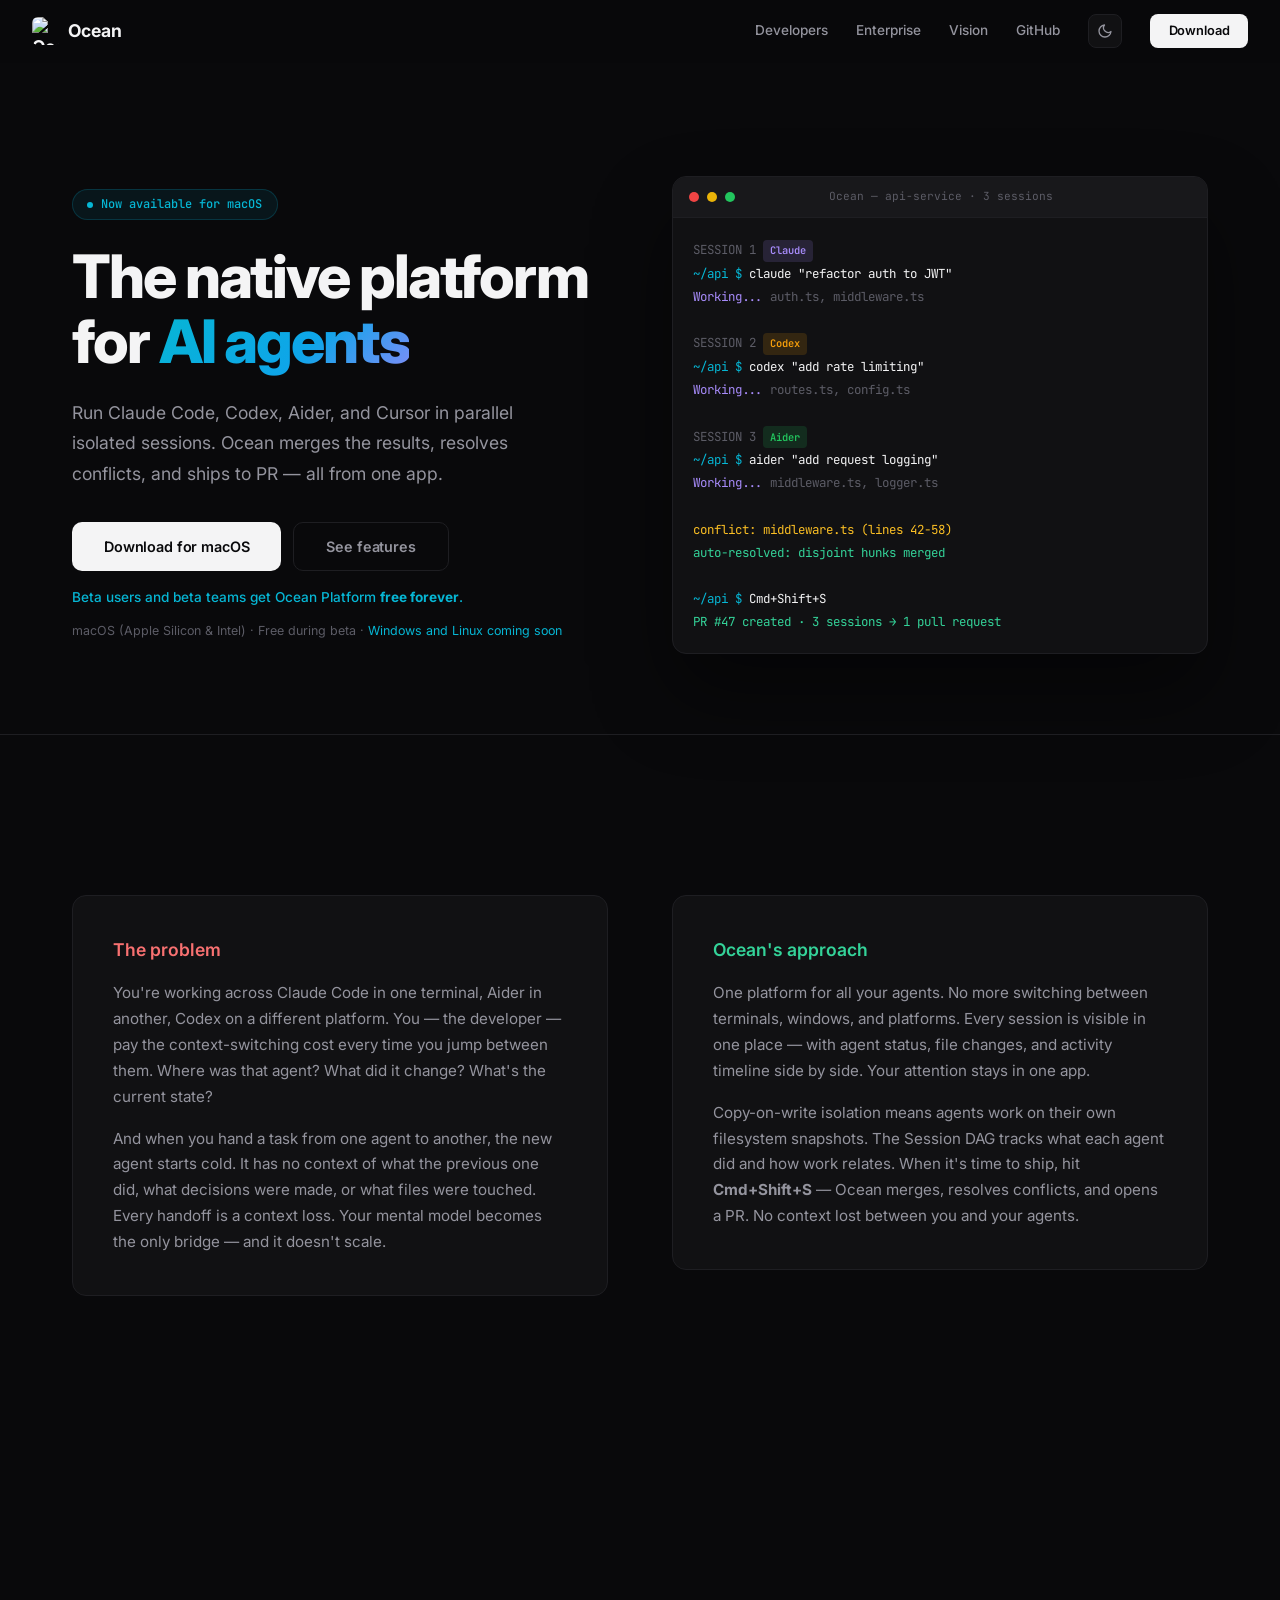
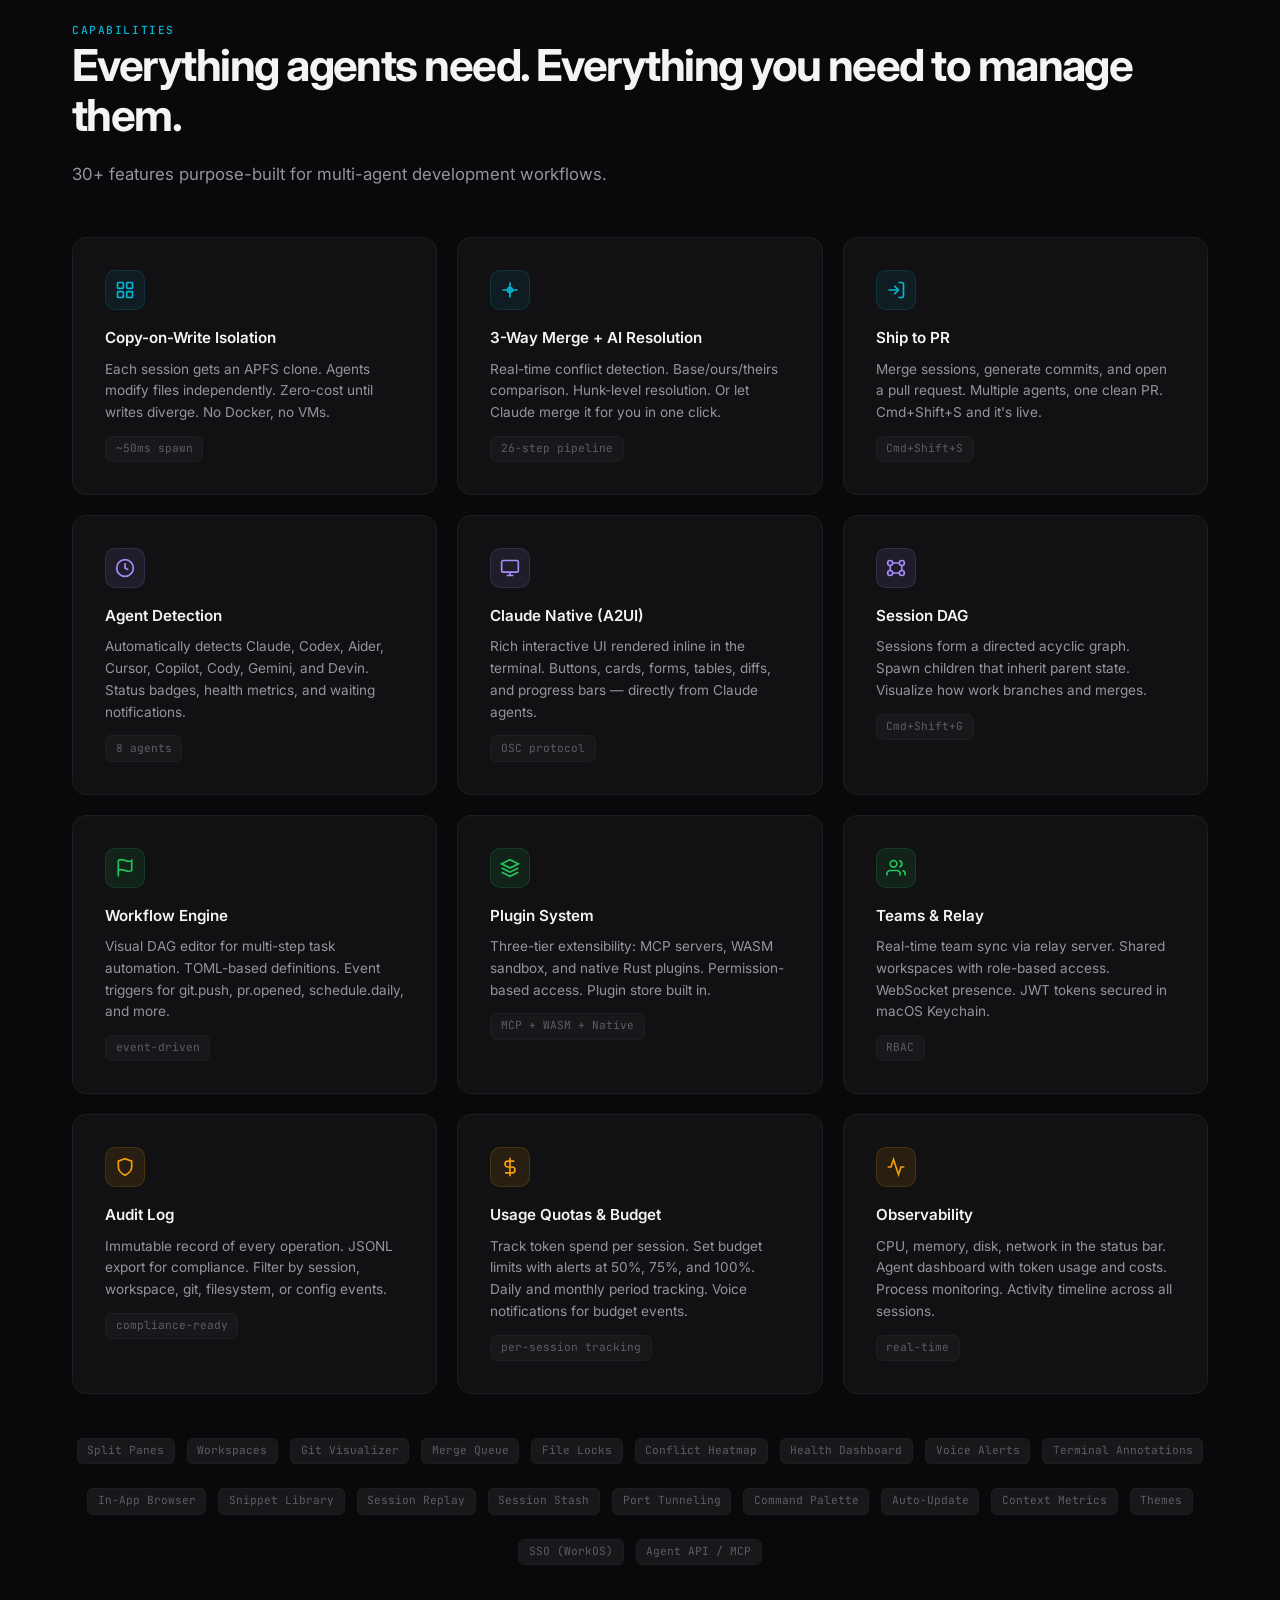
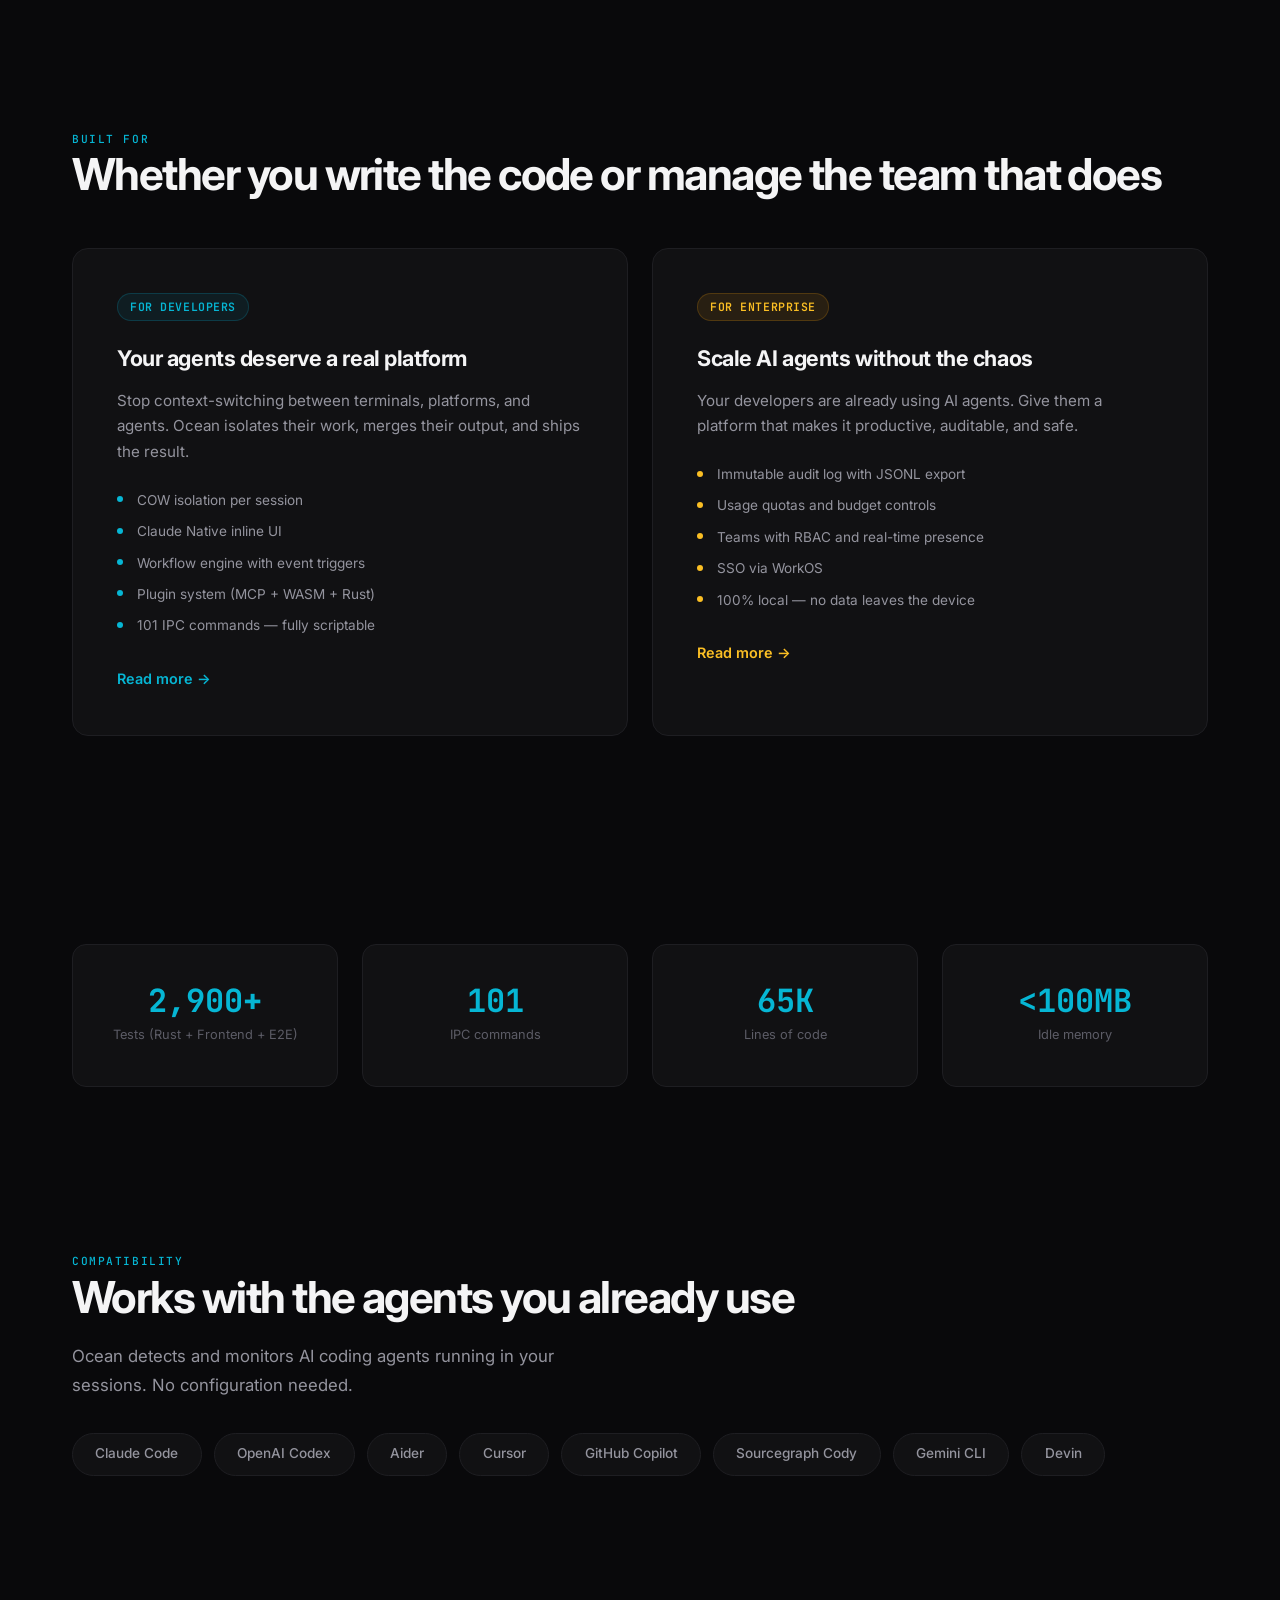
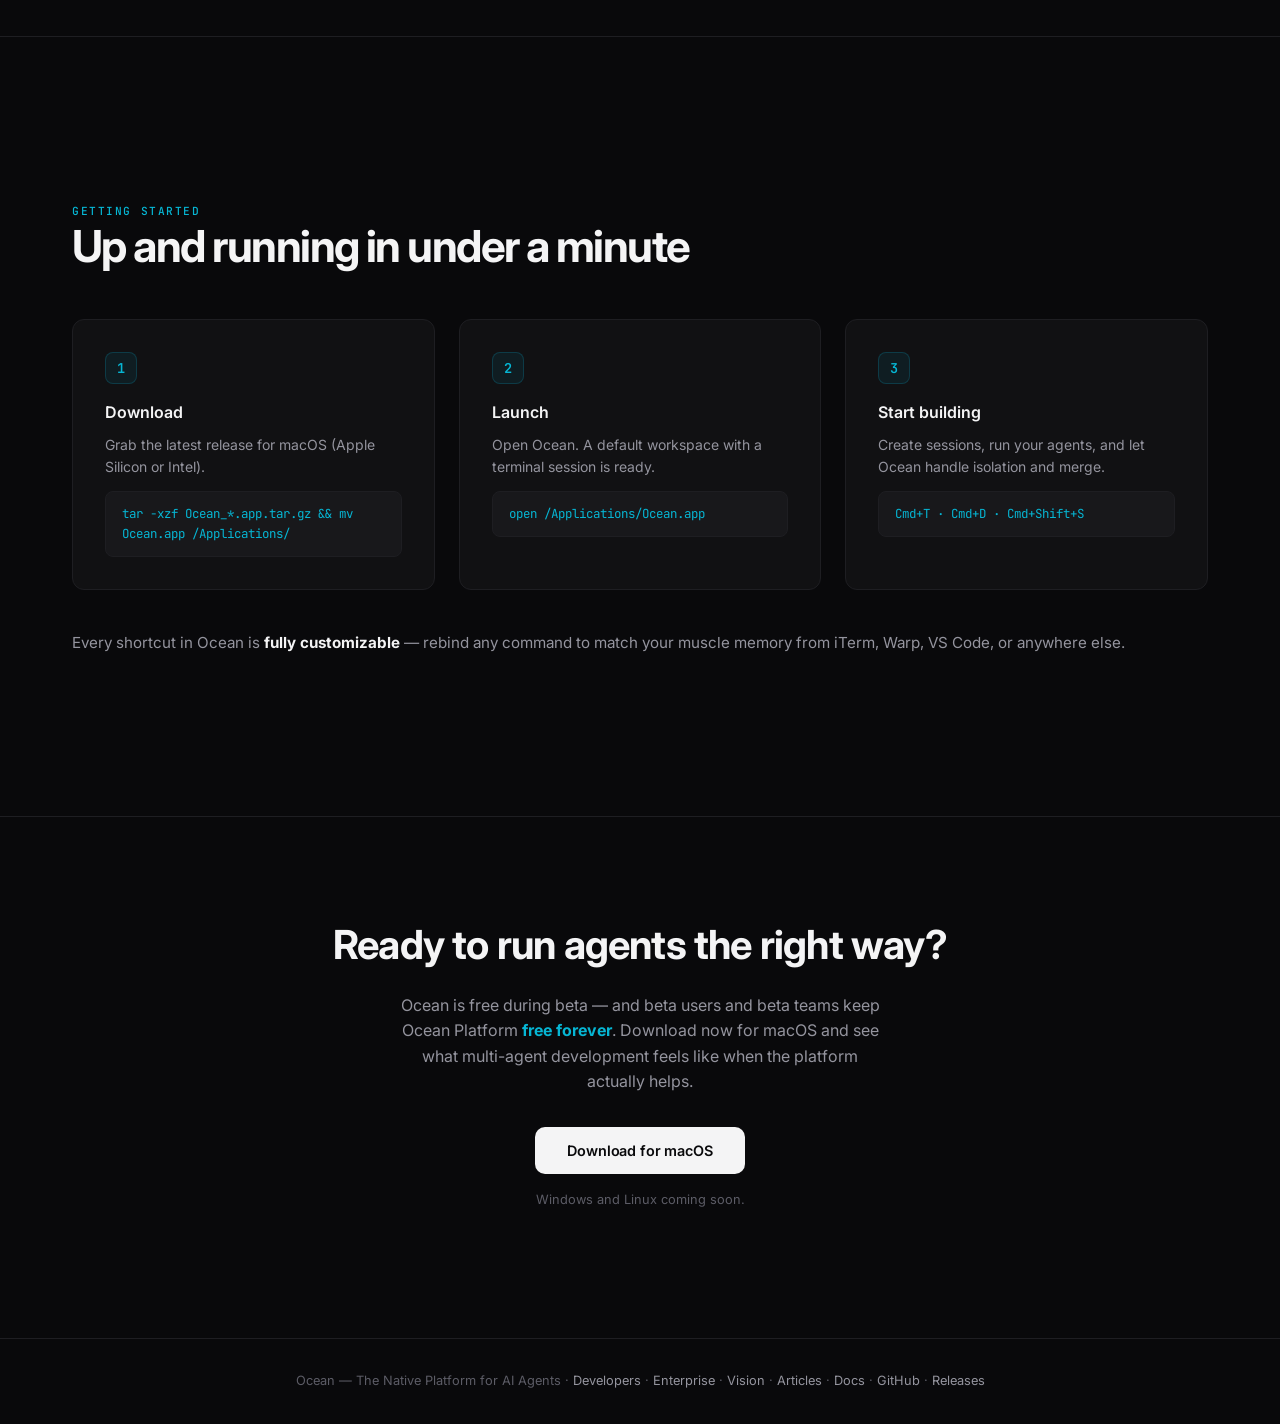
==== commit 46fbff57: "refactor: migrate all article documents to a centralized documentation directory and clean up legacy" ====
--- a/website/index.html
+++ b/website/index.html
@@ -9,7 +9,7 @@
     (function () {
       try {
         document.documentElement.setAttribute('data-theme', localStorage.getItem('ocean-theme') || 'dark');
-      } catch (e) {}
+      } catch (e) { }
     })();
   </script>
   <title>Ocean — The Native Platform for AI Agents</title>
@@ -43,7 +43,13 @@
     rel="stylesheet">
   <link rel="icon" type="image/png" href="favicon.png">
   <style>
-    *, *::before, *::after { margin: 0; padding: 0; box-sizing: border-box; }
+    *,
+    *::before,
+    *::after {
+      margin: 0;
+      padding: 0;
+      box-sizing: border-box;
+    }
 
     :root {
       --bg: #09090b;
@@ -69,7 +75,7 @@
       --max-w: 1200px;
       --section-gap: 10rem;
       --nav-bg: rgba(9, 9, 11, 0.85);
-      --shadow-card: 0 40px 80px rgba(0,0,0,0.45);
+      --shadow-card: 0 40px 80px rgba(0, 0, 0, 0.45);
       --btn-primary-hover: #ffffff;
     }
 
@@ -93,11 +99,13 @@
       --red: #dc2626;
       --purple: #7c3aed;
       --nav-bg: rgba(255, 255, 255, 0.85);
-      --shadow-card: 0 20px 40px rgba(0,0,0,0.08);
+      --shadow-card: 0 20px 40px rgba(0, 0, 0, 0.08);
       --btn-primary-hover: #27272a;
     }
 
-    html { scroll-behavior: smooth; }
+    html {
+      scroll-behavior: smooth;
+    }
 
     body {
       font-family: var(--sans);
@@ -109,8 +117,18 @@
     }
 
     /* -- Utilities -- */
-    .container { max-width: var(--max-w); margin: 0 auto; padding: 0 2rem; }
-    .section { position: relative; z-index: 1; padding: var(--section-gap) 0; }
+    .container {
+      max-width: var(--max-w);
+      margin: 0 auto;
+      padding: 0 2rem;
+    }
+
+    .section {
+      position: relative;
+      z-index: 1;
+      padding: var(--section-gap) 0;
+    }
+
     .section-label {
       font-family: var(--mono);
       font-size: 0.7rem;
@@ -120,6 +138,7 @@
       color: var(--accent);
       margin-bottom: 1.25rem;
     }
+
     .section-title {
       font-size: clamp(1.75rem, 4vw, 2.75rem);
       font-weight: 700;
@@ -127,12 +146,14 @@
       line-height: 1.12;
       margin-bottom: 1.25rem;
     }
+
     .section-desc {
       font-size: 1.05rem;
       color: var(--text-muted);
       max-width: 560px;
       line-height: 1.75;
     }
+
     .btn {
       display: inline-flex;
       align-items: center;
@@ -148,26 +169,33 @@
       transition: all 0.25s ease;
       letter-spacing: -0.01em;
     }
+
     .btn-primary {
       background: var(--text);
       color: var(--bg);
     }
+
     .btn-primary:hover {
       background: var(--btn-primary-hover);
-      box-shadow: 0 4px 24px rgba(0,0,0,0.15);
+      box-shadow: 0 4px 24px rgba(0, 0, 0, 0.15);
       transform: translateY(-1px);
     }
+
     .btn-secondary {
       background: transparent;
       color: var(--text-muted);
       border: 1px solid var(--border);
     }
+
     .btn-secondary:hover {
       border-color: var(--border-hover);
       color: var(--text);
       background: var(--surface);
     }
-    .btn:active { transform: scale(0.98) translateY(0); }
+
+    .btn:active {
+      transform: scale(0.98) translateY(0);
+    }
 
     /* -- Scroll reveal -- */
     .reveal {
@@ -175,6 +203,7 @@
       transform: translateY(24px);
       transition: opacity 0.6s ease, transform 0.6s ease;
     }
+
     .reveal.visible {
       opacity: 1;
       transform: translateY(0);
@@ -196,7 +225,11 @@
       border-bottom: 1px solid transparent;
       transition: border-color 0.3s;
     }
-    nav.scrolled { border-bottom-color: var(--border); }
+
+    nav.scrolled {
+      border-bottom-color: var(--border);
+    }
+
     .nav-logo {
       display: flex;
       align-items: center;
@@ -206,8 +239,19 @@
       color: var(--text);
       text-decoration: none;
     }
-    .nav-logo img { width: 28px; height: 28px; border-radius: 6px; }
-    .nav-links { display: flex; align-items: center; gap: 1.75rem; }
+
+    .nav-logo img {
+      width: 28px;
+      height: 28px;
+      border-radius: 6px;
+    }
+
+    .nav-links {
+      display: flex;
+      align-items: center;
+      gap: 1.75rem;
+    }
+
     .nav-links a {
       color: var(--text-muted);
       text-decoration: none;
@@ -215,7 +259,11 @@
       font-weight: 500;
       transition: color 0.2s;
     }
-    .nav-links a:hover { color: var(--text); }
+
+    .nav-links a:hover {
+      color: var(--text);
+    }
+
     .nav-cta {
       padding: 0.45rem 1.15rem !important;
       font-size: 0.8rem !important;
@@ -224,10 +272,12 @@
       color: var(--bg) !important;
       font-weight: 600 !important;
     }
+
     .nav-cta:hover {
       background: var(--btn-primary-hover) !important;
-      box-shadow: 0 2px 12px rgba(0,0,0,0.15) !important;
-    }
+      box-shadow: 0 2px 12px rgba(0, 0, 0, 0.15) !important;
+    }
+
     .mobile-toggle {
       display: none;
       background: none;
@@ -250,14 +300,27 @@
       cursor: pointer;
       transition: color 0.2s, border-color 0.2s, background 0.2s;
     }
+
     .theme-toggle:hover {
       color: var(--text);
       border-color: var(--border-hover);
     }
-    .theme-toggle .icon-sun { display: none; }
-    .theme-toggle .icon-moon { display: block; }
-    [data-theme="light"] .theme-toggle .icon-sun { display: block; }
-    [data-theme="light"] .theme-toggle .icon-moon { display: none; }
+
+    .theme-toggle .icon-sun {
+      display: none;
+    }
+
+    .theme-toggle .icon-moon {
+      display: block;
+    }
+
+    [data-theme="light"] .theme-toggle .icon-sun {
+      display: block;
+    }
+
+    [data-theme="light"] .theme-toggle .icon-moon {
+      display: none;
+    }
 
     /* -- Hero -- */
     .hero {
@@ -267,12 +330,14 @@
       max-width: var(--max-w);
       margin: 0 auto;
     }
+
     .hero-grid {
       display: grid;
       grid-template-columns: 1fr 1fr;
       gap: 4rem;
       align-items: center;
     }
+
     .hero-badge {
       display: inline-flex;
       align-items: center;
@@ -287,13 +352,26 @@
       margin-bottom: 1.5rem;
       font-family: var(--mono);
     }
+
     .hero-badge .dot {
-      width: 6px; height: 6px;
+      width: 6px;
+      height: 6px;
       border-radius: 50%;
       background: var(--accent);
       animation: pulse 2s ease-in-out infinite;
     }
-    @keyframes pulse { 0%, 100% { opacity: 1; } 50% { opacity: 0.4; } }
+
+    @keyframes pulse {
+
+      0%,
+      100% {
+        opacity: 1;
+      }
+
+      50% {
+        opacity: 0.4;
+      }
+    }
 
     .hero h1 {
       font-size: clamp(2.5rem, 5.5vw, 3.75rem);
@@ -302,12 +380,14 @@
       letter-spacing: -0.035em;
       margin-bottom: 1.5rem;
     }
+
     .hero h1 .gradient {
       background: linear-gradient(135deg, var(--accent) 0%, var(--accent-2) 60%, #818cf8 100%);
       -webkit-background-clip: text;
       -webkit-text-fill-color: transparent;
       background-clip: text;
     }
+
     .hero-desc {
       font-size: 1.1rem;
       color: var(--text-muted);
@@ -315,7 +395,13 @@
       margin-bottom: 2rem;
       max-width: 480px;
     }
-    .hero-actions { display: flex; gap: 0.75rem; flex-wrap: wrap; }
+
+    .hero-actions {
+      display: flex;
+      gap: 0.75rem;
+      flex-wrap: wrap;
+    }
+
     .hero-note {
       margin-top: 0.75rem;
       font-size: 0.78rem;
@@ -328,8 +414,9 @@
       border: 1px solid var(--border);
       border-radius: 14px;
       overflow: hidden;
-      box-shadow: var(--shadow-card), 0 0 1px rgba(255,255,255,0.05) inset;
-    }
+      box-shadow: var(--shadow-card), 0 0 1px rgba(255, 255, 255, 0.05) inset;
+    }
+
     .terminal-titlebar {
       display: flex;
       align-items: center;
@@ -338,10 +425,25 @@
       background: var(--surface-2);
       border-bottom: 1px solid var(--border);
     }
-    .terminal-dot { width: 10px; height: 10px; border-radius: 50%; }
-    .terminal-dot.r { background: #ef4444; }
-    .terminal-dot.y { background: #eab308; }
-    .terminal-dot.g { background: #22c55e; }
+
+    .terminal-dot {
+      width: 10px;
+      height: 10px;
+      border-radius: 50%;
+    }
+
+    .terminal-dot.r {
+      background: #ef4444;
+    }
+
+    .terminal-dot.y {
+      background: #eab308;
+    }
+
+    .terminal-dot.g {
+      background: #22c55e;
+    }
+
     .terminal-title {
       flex: 1;
       text-align: center;
@@ -349,19 +451,42 @@
       color: var(--text-dim);
       font-family: var(--mono);
     }
+
     .terminal-body {
       padding: 1.25rem;
       font-family: var(--mono);
       font-size: 0.78rem;
       line-height: 1.85;
     }
-    .t-prompt { color: var(--accent); }
-    .t-cmd { color: var(--text); }
-    .t-out { color: var(--text-muted); }
-    .t-agent { color: var(--purple); }
-    .t-ok { color: var(--green); }
-    .t-dim { color: var(--text-dim); }
-    .t-warn { color: var(--amber); }
+
+    .t-prompt {
+      color: var(--accent);
+    }
+
+    .t-cmd {
+      color: var(--text);
+    }
+
+    .t-out {
+      color: var(--text-muted);
+    }
+
+    .t-agent {
+      color: var(--purple);
+    }
+
+    .t-ok {
+      color: var(--green);
+    }
+
+    .t-dim {
+      color: var(--text-dim);
+    }
+
+    .t-warn {
+      color: var(--amber);
+    }
+
     .t-badge {
       display: inline-block;
       padding: 0.1rem 0.45rem;
@@ -369,36 +494,57 @@
       font-size: 0.65rem;
       font-weight: 600;
     }
-    .t-b-claude { background: rgba(167,139,250,0.15); color: #a78bfa; }
-    .t-b-aider { background: rgba(34,197,94,0.15); color: #22c55e; }
-    .t-b-codex { background: rgba(245,158,11,0.15); color: #f59e0b; }
+
+    .t-b-claude {
+      background: rgba(167, 139, 250, 0.15);
+      color: #a78bfa;
+    }
+
+    .t-b-aider {
+      background: rgba(34, 197, 94, 0.15);
+      color: #22c55e;
+    }
+
+    .t-b-codex {
+      background: rgba(245, 158, 11, 0.15);
+      color: #f59e0b;
+    }
 
     /* -- Problem section -- */
-    .problem { border-top: 1px solid var(--border); }
+    .problem {
+      border-top: 1px solid var(--border);
+    }
+
     .problem-grid {
       display: grid;
       grid-template-columns: 1fr 1fr;
       gap: 4rem;
       align-items: start;
     }
+
     .problem-card {
       padding: 2.5rem;
       border-radius: 14px;
       border: 1px solid var(--border);
       background: var(--surface);
     }
+
     .problem-card h3 {
       font-size: 1.1rem;
       font-weight: 600;
       margin-bottom: 1rem;
       color: var(--red);
     }
+
     .problem-card p {
       font-size: 0.95rem;
       color: var(--text-muted);
       line-height: 1.7;
     }
-    .solution-card h3 { color: var(--green) !important; }
+
+    .solution-card h3 {
+      color: var(--green) !important;
+    }
 
     /* -- Features -- */
     .features-grid {
@@ -407,6 +553,7 @@
       gap: 1.25rem;
       margin-top: 3rem;
     }
+
     .feature-card {
       padding: 2rem;
       border-radius: 14px;
@@ -414,13 +561,16 @@
       background: var(--surface);
       transition: border-color 0.35s ease, box-shadow 0.35s ease, transform 0.35s ease;
     }
+
     .feature-card:hover {
       border-color: rgba(6, 182, 212, 0.2);
-      box-shadow: 0 8px 40px rgba(0,0,0,0.2);
+      box-shadow: 0 8px 40px rgba(0, 0, 0, 0.2);
       transform: translateY(-2px);
     }
+
     .feature-icon {
-      width: 40px; height: 40px;
+      width: 40px;
+      height: 40px;
       border-radius: 10px;
       display: flex;
       align-items: center;
@@ -428,20 +578,39 @@
       margin-bottom: 1rem;
       font-size: 1.1rem;
     }
-    .feature-icon.cyan { background: var(--accent-glow); border: 1px solid rgba(6,182,212,0.15); }
-    .feature-icon.green { background: rgba(34,197,94,0.1); border: 1px solid rgba(34,197,94,0.15); }
-    .feature-icon.purple { background: rgba(167,139,250,0.1); border: 1px solid rgba(167,139,250,0.15); }
-    .feature-icon.amber { background: rgba(245,158,11,0.1); border: 1px solid rgba(245,158,11,0.15); }
+
+    .feature-icon.cyan {
+      background: var(--accent-glow);
+      border: 1px solid rgba(6, 182, 212, 0.15);
+    }
+
+    .feature-icon.green {
+      background: rgba(34, 197, 94, 0.1);
+      border: 1px solid rgba(34, 197, 94, 0.15);
+    }
+
+    .feature-icon.purple {
+      background: rgba(167, 139, 250, 0.1);
+      border: 1px solid rgba(167, 139, 250, 0.15);
+    }
+
+    .feature-icon.amber {
+      background: rgba(245, 158, 11, 0.1);
+      border: 1px solid rgba(245, 158, 11, 0.15);
+    }
+
     .feature-card h3 {
       font-size: 0.95rem;
       font-weight: 600;
       margin-bottom: 0.5rem;
     }
+
     .feature-card p {
       font-size: 0.85rem;
       color: var(--text-muted);
       line-height: 1.6;
     }
+
     .feature-tag {
       display: inline-block;
       margin-top: 0.75rem;
@@ -461,6 +630,7 @@
       gap: 1.5rem;
       margin-top: 3rem;
     }
+
     .persona-card {
       padding: 2.75rem;
       border-radius: 16px;
@@ -471,11 +641,13 @@
       color: inherit;
       display: block;
     }
+
     .persona-card:hover {
       border-color: var(--border-hover);
-      box-shadow: 0 12px 48px rgba(0,0,0,0.25);
+      box-shadow: 0 12px 48px rgba(0, 0, 0, 0.25);
       transform: translateY(-3px);
     }
+
     .persona-card .persona-badge {
       display: inline-block;
       padding: 0.25rem 0.75rem;
@@ -487,24 +659,38 @@
       letter-spacing: 0.05em;
       margin-bottom: 1.25rem;
     }
-    .persona-card.dev .persona-badge { background: var(--accent-glow); color: var(--accent); border: 1px solid rgba(6,182,212,0.2); }
-    .persona-card.ent .persona-badge { background: rgba(245,158,11,0.1); color: var(--amber); border: 1px solid rgba(245,158,11,0.2); }
+
+    .persona-card.dev .persona-badge {
+      background: var(--accent-glow);
+      color: var(--accent);
+      border: 1px solid rgba(6, 182, 212, 0.2);
+    }
+
+    .persona-card.ent .persona-badge {
+      background: rgba(245, 158, 11, 0.1);
+      color: var(--amber);
+      border: 1px solid rgba(245, 158, 11, 0.2);
+    }
+
     .persona-card h3 {
       font-size: 1.35rem;
       font-weight: 700;
       margin-bottom: 0.75rem;
       letter-spacing: -0.02em;
     }
+
     .persona-card p {
       font-size: 0.95rem;
       color: var(--text-muted);
       line-height: 1.7;
       margin-bottom: 1.25rem;
     }
+
     .persona-card .persona-features {
       list-style: none;
       margin-bottom: 1.5rem;
     }
+
     .persona-card .persona-features li {
       font-size: 0.85rem;
       color: var(--text-muted);
@@ -512,6 +698,7 @@
       padding-left: 1.25rem;
       position: relative;
     }
+
     .persona-card .persona-features li::before {
       content: '';
       position: absolute;
@@ -521,8 +708,15 @@
       height: 6px;
       border-radius: 50%;
     }
-    .persona-card.dev .persona-features li::before { background: var(--accent); }
-    .persona-card.ent .persona-features li::before { background: var(--amber); }
+
+    .persona-card.dev .persona-features li::before {
+      background: var(--accent);
+    }
+
+    .persona-card.ent .persona-features li::before {
+      background: var(--amber);
+    }
+
     .persona-link {
       font-size: 0.9rem;
       font-weight: 600;
@@ -530,8 +724,14 @@
       align-items: center;
       gap: 0.4rem;
     }
-    .persona-card.dev .persona-link { color: var(--accent); }
-    .persona-card.ent .persona-link { color: var(--amber); }
+
+    .persona-card.dev .persona-link {
+      color: var(--accent);
+    }
+
+    .persona-card.ent .persona-link {
+      color: var(--amber);
+    }
 
     /* -- Comparison table -- */
     .comparison-table {
@@ -540,11 +740,14 @@
       margin-top: 3rem;
       font-size: 0.875rem;
     }
-    .comparison-table th, .comparison-table td {
+
+    .comparison-table th,
+    .comparison-table td {
       padding: 1rem 1.25rem;
       text-align: left;
       border-bottom: 1px solid var(--border);
     }
+
     .comparison-table thead th {
       font-weight: 600;
       font-size: 0.8rem;
@@ -553,15 +756,44 @@
       letter-spacing: 0.05em;
       background: var(--surface);
     }
-    .comparison-table thead th:first-child { border-radius: 8px 0 0 0; }
-    .comparison-table thead th:last-child { border-radius: 0 8px 0 0; }
-    .comparison-table tbody td { color: var(--text-muted); }
-    .comparison-table tbody td:first-child { color: var(--text); font-weight: 500; }
-    .comparison-table .check { color: var(--green); font-weight: 600; }
-    .comparison-table .x { color: var(--text-dim); }
-    .comparison-table .partial { color: var(--amber); }
-    .comparison-table .ocean-col { background: rgba(6,182,212,0.04); }
-    .comparison-table .ocean-col.check { color: var(--accent); }
+
+    .comparison-table thead th:first-child {
+      border-radius: 8px 0 0 0;
+    }
+
+    .comparison-table thead th:last-child {
+      border-radius: 0 8px 0 0;
+    }
+
+    .comparison-table tbody td {
+      color: var(--text-muted);
+    }
+
+    .comparison-table tbody td:first-child {
+      color: var(--text);
+      font-weight: 500;
+    }
+
+    .comparison-table .check {
+      color: var(--green);
+      font-weight: 600;
+    }
+
+    .comparison-table .x {
+      color: var(--text-dim);
+    }
+
+    .comparison-table .partial {
+      color: var(--amber);
+    }
+
+    .comparison-table .ocean-col {
+      background: rgba(6, 182, 212, 0.04);
+    }
+
+    .comparison-table .ocean-col.check {
+      color: var(--accent);
+    }
 
     /* -- Stats -- */
     .stats-row {
@@ -570,6 +802,7 @@
       gap: 1.5rem;
       margin-top: 3rem;
     }
+
     .stat-card {
       text-align: center;
       padding: 2.5rem 1.5rem;
@@ -577,6 +810,7 @@
       border: 1px solid var(--border);
       background: var(--surface);
     }
+
     .stat-value {
       font-size: 2rem;
       font-weight: 700;
@@ -584,6 +818,7 @@
       color: var(--accent);
       line-height: 1;
     }
+
     .stat-label {
       font-size: 0.8rem;
       color: var(--text-dim);
@@ -597,6 +832,7 @@
       gap: 0.75rem;
       margin-top: 2rem;
     }
+
     .agent-pill {
       padding: 0.6rem 1.4rem;
       border-radius: 100px;
@@ -607,49 +843,59 @@
       color: var(--text-muted);
       transition: border-color 0.2s, color 0.2s;
     }
+
     .agent-pill:hover {
       border-color: var(--accent);
       color: var(--text);
     }
 
     /* -- Getting started -- */
-    .getting-started { border-top: 1px solid var(--border); }
+    .getting-started {
+      border-top: 1px solid var(--border);
+    }
+
     .steps {
       display: grid;
       grid-template-columns: repeat(3, 1fr);
       gap: 1.5rem;
       margin-top: 3rem;
     }
+
     .step {
       padding: 2rem;
       border-radius: 12px;
       border: 1px solid var(--border);
       background: var(--surface);
     }
+
     .step-number {
       display: inline-flex;
       align-items: center;
       justify-content: center;
-      width: 32px; height: 32px;
+      width: 32px;
+      height: 32px;
       border-radius: 8px;
       background: var(--accent-glow);
-      border: 1px solid rgba(6,182,212,0.2);
+      border: 1px solid rgba(6, 182, 212, 0.2);
       color: var(--accent);
       font-family: var(--mono);
       font-size: 0.85rem;
       font-weight: 600;
       margin-bottom: 1rem;
     }
+
     .step h3 {
       font-size: 1rem;
       font-weight: 600;
       margin-bottom: 0.5rem;
     }
+
     .step p {
       font-size: 0.875rem;
       color: var(--text-muted);
       line-height: 1.6;
     }
+
     .step code {
       display: block;
       margin-top: 0.75rem;
@@ -662,12 +908,14 @@
       color: var(--accent);
       overflow-x: auto;
     }
+
     .keyboard-grid {
       display: grid;
       grid-template-columns: repeat(auto-fit, minmax(200px, 1fr));
       gap: 0.5rem;
       margin-top: 2rem;
     }
+
     .kb-item {
       display: flex;
       justify-content: space-between;
@@ -678,7 +926,11 @@
       border: 1px solid var(--border);
       font-size: 0.8rem;
     }
-    .kb-item span:first-child { color: var(--text-muted); }
+
+    .kb-item span:first-child {
+      color: var(--text-muted);
+    }
+
     .kb-item kbd {
       font-family: var(--mono);
       font-size: 0.72rem;
@@ -697,12 +949,14 @@
       padding: 6rem 2rem;
       border-top: 1px solid var(--border);
     }
+
     .cta-section h2 {
       font-size: clamp(1.75rem, 4vw, 2.5rem);
       font-weight: 700;
       letter-spacing: -0.02em;
       margin-bottom: 1rem;
     }
+
     .cta-section p {
       color: var(--text-muted);
       font-size: 1rem;
@@ -711,7 +965,13 @@
       margin-left: auto;
       margin-right: auto;
     }
-    .cta-actions { display: flex; gap: 0.75rem; justify-content: center; flex-wrap: wrap; }
+
+    .cta-actions {
+      display: flex;
+      gap: 0.75rem;
+      justify-content: center;
+      flex-wrap: wrap;
+    }
 
     /* -- Footer -- */
     footer {
@@ -721,25 +981,56 @@
       text-align: center;
       border-top: 1px solid var(--border);
     }
-    footer p { font-size: 0.8rem; color: var(--text-dim); }
+
+    footer p {
+      font-size: 0.8rem;
+      color: var(--text-dim);
+    }
+
     footer a {
       color: var(--text-muted);
       text-decoration: none;
       transition: color 0.2s;
     }
-    footer a:hover { color: var(--text); }
+
+    footer a:hover {
+      color: var(--text);
+    }
 
     /* -- Responsive -- */
     @media (max-width: 1024px) {
-      .hero-grid { grid-template-columns: 1fr; gap: 3rem; }
-      .hero { padding-top: 9rem; }
-      .features-grid { grid-template-columns: repeat(2, 1fr); }
-      .steps { grid-template-columns: 1fr; }
-      .comparison-table { font-size: 0.8rem; }
-      .comparison-table th, .comparison-table td { padding: 0.75rem 0.75rem; }
-    }
+      .hero-grid {
+        grid-template-columns: 1fr;
+        gap: 3rem;
+      }
+
+      .hero {
+        padding-top: 9rem;
+      }
+
+      .features-grid {
+        grid-template-columns: repeat(2, 1fr);
+      }
+
+      .steps {
+        grid-template-columns: 1fr;
+      }
+
+      .comparison-table {
+        font-size: 0.8rem;
+      }
+
+      .comparison-table th,
+      .comparison-table td {
+        padding: 0.75rem 0.75rem;
+      }
+    }
+
     @media (max-width: 768px) {
-      .nav-links { display: none; }
+      .nav-links {
+        display: none;
+      }
+
       .nav-links.open {
         display: flex;
         flex-direction: column;
@@ -752,25 +1043,68 @@
         padding: 1rem 2rem;
         gap: 1rem;
       }
-      .mobile-toggle { display: block; }
-      .hero { padding: 8rem 1.5rem 3rem; }
-      .hero h1 { font-size: 2rem; }
-      .features-grid { grid-template-columns: 1fr; }
-      .persona-cards { grid-template-columns: 1fr; }
-      .problem-grid { grid-template-columns: 1fr; }
-      .stats-row { grid-template-columns: repeat(2, 1fr); }
-      .section { padding: 4rem 0; }
-      .comparison-wrapper { overflow-x: auto; }
-    }
+
+      .mobile-toggle {
+        display: block;
+      }
+
+      .hero {
+        padding: 8rem 1.5rem 3rem;
+      }
+
+      .hero h1 {
+        font-size: 2rem;
+      }
+
+      .features-grid {
+        grid-template-columns: 1fr;
+      }
+
+      .persona-cards {
+        grid-template-columns: 1fr;
+      }
+
+      .problem-grid {
+        grid-template-columns: 1fr;
+      }
+
+      .stats-row {
+        grid-template-columns: repeat(2, 1fr);
+      }
+
+      .section {
+        padding: 4rem 0;
+      }
+
+      .comparison-wrapper {
+        overflow-x: auto;
+      }
+    }
+
     @media (max-width: 375px) {
-      .hero h1 { font-size: 1.75rem; }
-      .container { padding: 0 1rem; }
+      .hero h1 {
+        font-size: 1.75rem;
+      }
+
+      .container {
+        padding: 0 1rem;
+      }
     }
 
     @media (prefers-reduced-motion: reduce) {
-      .reveal { opacity: 1; transform: none; transition: none; }
-      html { scroll-behavior: auto; }
-      .hero-badge .dot { animation: none; }
+      .reveal {
+        opacity: 1;
+        transform: none;
+        transition: none;
+      }
+
+      html {
+        scroll-behavior: auto;
+      }
+
+      .hero-badge .dot {
+        animation: none;
+      }
     }
   </style>
 </head>
@@ -783,20 +1117,33 @@
       <img src="favicon.png" alt="Ocean" />
       Ocean
     </a>
-    <button class="mobile-toggle" onclick="document.querySelector('.nav-links').classList.toggle('open')" aria-label="Toggle navigation">
-      <svg width="22" height="22" viewBox="0 0 24 24" fill="none" stroke="currentColor" stroke-width="2"><line x1="3" y1="6" x2="21" y2="6"/><line x1="3" y1="12" x2="21" y2="12"/><line x1="3" y1="18" x2="21" y2="18"/></svg>
+    <button class="mobile-toggle" onclick="document.querySelector('.nav-links').classList.toggle('open')"
+      aria-label="Toggle navigation">
+      <svg width="22" height="22" viewBox="0 0 24 24" fill="none" stroke="currentColor" stroke-width="2">
+        <line x1="3" y1="6" x2="21" y2="6" />
+        <line x1="3" y1="12" x2="21" y2="12" />
+        <line x1="3" y1="18" x2="21" y2="18" />
+      </svg>
     </button>
     <div class="nav-links">
       <a href="for-developers.html">Developers</a>
       <a href="for-enterprise.html">Enterprise</a>
       <a href="vision.html">Vision</a>
-      <a href="https://viveky259259.github.io/ocean-releases" target="_blank" rel="noopener">Docs</a>
       <a href="https://github.com/viveky259259/ocean-releases" target="_blank" rel="noopener">GitHub</a>
       <button id="theme-toggle" class="theme-toggle" aria-label="Toggle color theme" title="Toggle theme">
-        <svg class="icon-moon" width="16" height="16" viewBox="0 0 24 24" fill="none" stroke="currentColor" stroke-width="2" stroke-linecap="round" stroke-linejoin="round"><path d="M21 12.79A9 9 0 1 1 11.21 3 7 7 0 0 0 21 12.79z"/></svg>
-        <svg class="icon-sun" width="16" height="16" viewBox="0 0 24 24" fill="none" stroke="currentColor" stroke-width="2" stroke-linecap="round" stroke-linejoin="round"><circle cx="12" cy="12" r="4"/><path d="M12 2v2M12 20v2M4.93 4.93l1.41 1.41M17.66 17.66l1.41 1.41M2 12h2M20 12h2M4.93 19.07l1.41-1.41M17.66 6.34l1.41-1.41"/></svg>
+        <svg class="icon-moon" width="16" height="16" viewBox="0 0 24 24" fill="none" stroke="currentColor"
+          stroke-width="2" stroke-linecap="round" stroke-linejoin="round">
+          <path d="M21 12.79A9 9 0 1 1 11.21 3 7 7 0 0 0 21 12.79z" />
+        </svg>
+        <svg class="icon-sun" width="16" height="16" viewBox="0 0 24 24" fill="none" stroke="currentColor"
+          stroke-width="2" stroke-linecap="round" stroke-linejoin="round">
+          <circle cx="12" cy="12" r="4" />
+          <path
+            d="M12 2v2M12 20v2M4.93 4.93l1.41 1.41M17.66 17.66l1.41 1.41M2 12h2M20 12h2M4.93 19.07l1.41-1.41M17.66 6.34l1.41-1.41" />
+        </svg>
       </button>
-      <a href="https://github.com/viveky259259/ocean-releases/releases" target="_blank" rel="noopener" class="btn btn-primary nav-cta">Download</a>
+      <a href="https://github.com/viveky259259/ocean-releases/releases" target="_blank" rel="noopener"
+        class="btn btn-primary nav-cta">Download</a>
     </div>
   </nav>
 
@@ -809,15 +1156,18 @@
           Now available for macOS
         </div>
         <h1>The native platform<br>for <span class="gradient">AI agents</span></h1>
-        <p class="hero-desc">Run Claude Code, Codex, Aider, and Cursor in parallel isolated sessions. Ocean merges the results, resolves conflicts, and ships to PR &mdash; all from one app.</p>
+        <p class="hero-desc">Run Claude Code, Codex, Aider, and Cursor in parallel isolated sessions. Ocean merges the
+          results, resolves conflicts, and ships to PR &mdash; all from one app.</p>
         <div class="hero-actions">
-          <a href="https://github.com/viveky259259/ocean-releases/releases" target="_blank" rel="noopener" class="btn btn-primary">Download for macOS</a>
+          <a href="https://github.com/viveky259259/ocean-releases/releases" target="_blank" rel="noopener"
+            class="btn btn-primary">Download for macOS</a>
           <a href="#features" class="btn btn-secondary">See features</a>
         </div>
         <p style="margin-top:1rem;font-size:0.85rem;color:var(--accent);font-weight:500">
           Beta users and beta teams get Ocean Platform <strong>free forever</strong>.
         </p>
-        <p class="hero-note">macOS (Apple Silicon &amp; Intel) &middot; Free during beta &middot; <span style="color:var(--accent)">Windows and Linux coming soon</span></p>
+        <p class="hero-note">macOS (Apple Silicon &amp; Intel) &middot; Free during beta &middot; <span
+            style="color:var(--accent)">Windows and Linux coming soon</span></p>
       </div>
       <div>
         <div class="terminal-window">
@@ -831,21 +1181,21 @@
           <div class="terminal-body">
             <div><span class="t-dim">SESSION 1</span> <span class="t-badge t-b-claude">Claude</span></div>
             <div><span class="t-prompt">~/api $</span> <span class="t-cmd">claude "refactor auth to JWT"</span></div>
-            <div><span class="t-agent">  Working...</span> <span class="t-dim">auth.ts, middleware.ts</span></div>
+            <div><span class="t-agent"> Working...</span> <span class="t-dim">auth.ts, middleware.ts</span></div>
             <div>&nbsp;</div>
             <div><span class="t-dim">SESSION 2</span> <span class="t-badge t-b-codex">Codex</span></div>
             <div><span class="t-prompt">~/api $</span> <span class="t-cmd">codex "add rate limiting"</span></div>
-            <div><span class="t-agent">  Working...</span> <span class="t-dim">routes.ts, config.ts</span></div>
+            <div><span class="t-agent"> Working...</span> <span class="t-dim">routes.ts, config.ts</span></div>
             <div>&nbsp;</div>
             <div><span class="t-dim">SESSION 3</span> <span class="t-badge t-b-aider">Aider</span></div>
             <div><span class="t-prompt">~/api $</span> <span class="t-cmd">aider "add request logging"</span></div>
-            <div><span class="t-agent">  Working...</span> <span class="t-dim">middleware.ts, logger.ts</span></div>
+            <div><span class="t-agent"> Working...</span> <span class="t-dim">middleware.ts, logger.ts</span></div>
             <div>&nbsp;</div>
-            <div><span class="t-warn">  conflict: middleware.ts (lines 42-58)</span></div>
-            <div><span class="t-ok">  auto-resolved: disjoint hunks merged</span></div>
+            <div><span class="t-warn"> conflict: middleware.ts (lines 42-58)</span></div>
+            <div><span class="t-ok"> auto-resolved: disjoint hunks merged</span></div>
             <div>&nbsp;</div>
             <div><span class="t-prompt">~/api $</span> <span class="t-cmd">Cmd+Shift+S</span></div>
-            <div><span class="t-ok">  PR #47 created &middot; 3 sessions &rarr; 1 pull request</span></div>
+            <div><span class="t-ok"> PR #47 created &middot; 3 sessions &rarr; 1 pull request</span></div>
           </div>
         </div>
       </div>
@@ -858,13 +1208,23 @@
       <div class="problem-grid reveal">
         <div class="problem-card">
           <h3>The problem</h3>
-          <p>You're working across Claude Code in one terminal, Aider in another, Codex on a different platform. You &mdash; the developer &mdash; pay the context-switching cost every time you jump between them. Where was that agent? What did it change? What's the current state?</p>
-          <p style="margin-top:1rem;">And when you hand a task from one agent to another, the new agent starts cold. It has no context of what the previous one did, what decisions were made, or what files were touched. Every handoff is a context loss. Your mental model becomes the only bridge &mdash; and it doesn't scale.</p>
+          <p>You're working across Claude Code in one terminal, Aider in another, Codex on a different platform. You
+            &mdash; the developer &mdash; pay the context-switching cost every time you jump between them. Where was
+            that agent? What did it change? What's the current state?</p>
+          <p style="margin-top:1rem;">And when you hand a task from one agent to another, the new agent starts cold. It
+            has no context of what the previous one did, what decisions were made, or what files were touched. Every
+            handoff is a context loss. Your mental model becomes the only bridge &mdash; and it doesn't scale.</p>
         </div>
         <div class="problem-card solution-card">
           <h3>Ocean's approach</h3>
-          <p>One platform for all your agents. No more switching between terminals, windows, and platforms. Every session is visible in one place &mdash; with agent status, file changes, and activity timeline side by side. Your attention stays in one app.</p>
-          <p style="margin-top:1rem;">Copy-on-write isolation means agents work on their own filesystem snapshots. The Session DAG tracks what each agent did and how work relates. When it's time to ship, hit <strong>Cmd+Shift+S</strong> &mdash; Ocean merges, resolves conflicts, and opens a PR. No context lost between you and your agents.</p>
+          <p>One platform for all your agents. No more switching between terminals, windows, and platforms. Every
+            session is visible in one place &mdash; with agent status, file changes, and activity timeline side by side.
+            Your attention stays in one app.</p>
+          <p style="margin-top:1rem;">Copy-on-write isolation means agents work on their own filesystem snapshots. The
+            Session DAG tracks what each agent did and how work relates. When it's time to ship, hit
+            <strong>Cmd+Shift+S</strong> &mdash; Ocean merges, resolves conflicts, and opens a PR. No context lost
+            between you and your agents.
+          </p>
         </div>
       </div>
     </div>
@@ -882,109 +1242,161 @@
       <div class="features-grid">
         <div class="feature-card reveal">
           <div class="feature-icon cyan">
-            <svg width="20" height="20" viewBox="0 0 24 24" fill="none" stroke="#06b6d4" stroke-width="2"><rect x="3" y="3" width="7" height="7" rx="1"/><rect x="14" y="3" width="7" height="7" rx="1"/><rect x="3" y="14" width="7" height="7" rx="1"/><rect x="14" y="14" width="7" height="7" rx="1"/></svg>
+            <svg width="20" height="20" viewBox="0 0 24 24" fill="none" stroke="#06b6d4" stroke-width="2">
+              <rect x="3" y="3" width="7" height="7" rx="1" />
+              <rect x="14" y="3" width="7" height="7" rx="1" />
+              <rect x="3" y="14" width="7" height="7" rx="1" />
+              <rect x="14" y="14" width="7" height="7" rx="1" />
+            </svg>
           </div>
           <h3>Copy-on-Write Isolation</h3>
-          <p>Each session gets an APFS clone. Agents modify files independently. Zero-cost until writes diverge. No Docker, no VMs.</p>
+          <p>Each session gets an APFS clone. Agents modify files independently. Zero-cost until writes diverge. No
+            Docker, no VMs.</p>
           <span class="feature-tag">~50ms spawn</span>
         </div>
 
         <div class="feature-card reveal">
           <div class="feature-icon cyan">
-            <svg width="20" height="20" viewBox="0 0 24 24" fill="none" stroke="#06b6d4" stroke-width="2"><path d="M12 3v18M3 12h18"/><circle cx="12" cy="12" r="3"/></svg>
+            <svg width="20" height="20" viewBox="0 0 24 24" fill="none" stroke="#06b6d4" stroke-width="2">
+              <path d="M12 3v18M3 12h18" />
+              <circle cx="12" cy="12" r="3" />
+            </svg>
           </div>
           <h3>3-Way Merge + AI Resolution</h3>
-          <p>Real-time conflict detection. Base/ours/theirs comparison. Hunk-level resolution. Or let Claude merge it for you in one click.</p>
+          <p>Real-time conflict detection. Base/ours/theirs comparison. Hunk-level resolution. Or let Claude merge it
+            for you in one click.</p>
           <span class="feature-tag">26-step pipeline</span>
         </div>
 
         <div class="feature-card reveal">
           <div class="feature-icon cyan">
-            <svg width="20" height="20" viewBox="0 0 24 24" fill="none" stroke="#06b6d4" stroke-width="2"><path d="M15 3h4a2 2 0 012 2v14a2 2 0 01-2 2h-4M10 17l5-5-5-5M13 12H3"/></svg>
+            <svg width="20" height="20" viewBox="0 0 24 24" fill="none" stroke="#06b6d4" stroke-width="2">
+              <path d="M15 3h4a2 2 0 012 2v14a2 2 0 01-2 2h-4M10 17l5-5-5-5M13 12H3" />
+            </svg>
           </div>
           <h3>Ship to PR</h3>
-          <p>Merge sessions, generate commits, and open a pull request. Multiple agents, one clean PR. Cmd+Shift+S and it's live.</p>
+          <p>Merge sessions, generate commits, and open a pull request. Multiple agents, one clean PR. Cmd+Shift+S and
+            it's live.</p>
           <span class="feature-tag">Cmd+Shift+S</span>
         </div>
 
         <div class="feature-card reveal">
           <div class="feature-icon purple">
-            <svg width="20" height="20" viewBox="0 0 24 24" fill="none" stroke="#a78bfa" stroke-width="2"><circle cx="12" cy="12" r="10"/><path d="M12 6v6l4 2"/></svg>
+            <svg width="20" height="20" viewBox="0 0 24 24" fill="none" stroke="#a78bfa" stroke-width="2">
+              <circle cx="12" cy="12" r="10" />
+              <path d="M12 6v6l4 2" />
+            </svg>
           </div>
           <h3>Agent Detection</h3>
-          <p>Automatically detects Claude, Codex, Aider, Cursor, Copilot, Cody, Gemini, and Devin. Status badges, health metrics, and waiting notifications.</p>
+          <p>Automatically detects Claude, Codex, Aider, Cursor, Copilot, Cody, Gemini, and Devin. Status badges, health
+            metrics, and waiting notifications.</p>
           <span class="feature-tag">8 agents</span>
         </div>
 
         <div class="feature-card reveal">
           <div class="feature-icon purple">
-            <svg width="20" height="20" viewBox="0 0 24 24" fill="none" stroke="#a78bfa" stroke-width="2"><rect x="2" y="3" width="20" height="14" rx="2"/><path d="M8 21h8M12 17v4"/></svg>
+            <svg width="20" height="20" viewBox="0 0 24 24" fill="none" stroke="#a78bfa" stroke-width="2">
+              <rect x="2" y="3" width="20" height="14" rx="2" />
+              <path d="M8 21h8M12 17v4" />
+            </svg>
           </div>
           <h3>Claude Native (A2UI)</h3>
-          <p>Rich interactive UI rendered inline in the terminal. Buttons, cards, forms, tables, diffs, and progress bars &mdash; directly from Claude agents.</p>
+          <p>Rich interactive UI rendered inline in the terminal. Buttons, cards, forms, tables, diffs, and progress
+            bars &mdash; directly from Claude agents.</p>
           <span class="feature-tag">OSC protocol</span>
         </div>
 
         <div class="feature-card reveal">
           <div class="feature-icon purple">
-            <svg width="20" height="20" viewBox="0 0 24 24" fill="none" stroke="#a78bfa" stroke-width="2"><circle cx="5" cy="6" r="3"/><path d="M5 9v6"/><circle cx="5" cy="18" r="3"/><circle cx="19" cy="6" r="3"/><path d="M19 9v6"/><circle cx="19" cy="18" r="3"/><path d="M8 6h8M8 18h8"/></svg>
+            <svg width="20" height="20" viewBox="0 0 24 24" fill="none" stroke="#a78bfa" stroke-width="2">
+              <circle cx="5" cy="6" r="3" />
+              <path d="M5 9v6" />
+              <circle cx="5" cy="18" r="3" />
+              <circle cx="19" cy="6" r="3" />
+              <path d="M19 9v6" />
+              <circle cx="19" cy="18" r="3" />
+              <path d="M8 6h8M8 18h8" />
+            </svg>
           </div>
           <h3>Session DAG</h3>
-          <p>Sessions form a directed acyclic graph. Spawn children that inherit parent state. Visualize how work branches and merges.</p>
+          <p>Sessions form a directed acyclic graph. Spawn children that inherit parent state. Visualize how work
+            branches and merges.</p>
           <span class="feature-tag">Cmd+Shift+G</span>
         </div>
 
         <div class="feature-card reveal">
           <div class="feature-icon green">
-            <svg width="20" height="20" viewBox="0 0 24 24" fill="none" stroke="#22c55e" stroke-width="2"><path d="M4 15s1-1 4-1 5 2 8 2 4-1 4-1V3s-1 1-4 1-5-2-8-2-4 1-4 1z"/><line x1="4" y1="22" x2="4" y2="15"/></svg>
+            <svg width="20" height="20" viewBox="0 0 24 24" fill="none" stroke="#22c55e" stroke-width="2">
+              <path d="M4 15s1-1 4-1 5 2 8 2 4-1 4-1V3s-1 1-4 1-5-2-8-2-4 1-4 1z" />
+              <line x1="4" y1="22" x2="4" y2="15" />
+            </svg>
           </div>
           <h3>Workflow Engine</h3>
-          <p>Visual DAG editor for multi-step task automation. TOML-based definitions. Event triggers for git.push, pr.opened, schedule.daily, and more.</p>
+          <p>Visual DAG editor for multi-step task automation. TOML-based definitions. Event triggers for git.push,
+            pr.opened, schedule.daily, and more.</p>
           <span class="feature-tag">event-driven</span>
         </div>
 
         <div class="feature-card reveal">
           <div class="feature-icon green">
-            <svg width="20" height="20" viewBox="0 0 24 24" fill="none" stroke="#22c55e" stroke-width="2"><path d="M12 2L2 7l10 5 10-5-10-5zM2 17l10 5 10-5M2 12l10 5 10-5"/></svg>
+            <svg width="20" height="20" viewBox="0 0 24 24" fill="none" stroke="#22c55e" stroke-width="2">
+              <path d="M12 2L2 7l10 5 10-5-10-5zM2 17l10 5 10-5M2 12l10 5 10-5" />
+            </svg>
           </div>
           <h3>Plugin System</h3>
-          <p>Three-tier extensibility: MCP servers, WASM sandbox, and native Rust plugins. Permission-based access. Plugin store built in.</p>
+          <p>Three-tier extensibility: MCP servers, WASM sandbox, and native Rust plugins. Permission-based access.
+            Plugin store built in.</p>
           <span class="feature-tag">MCP + WASM + Native</span>
         </div>
 
         <div class="feature-card reveal">
           <div class="feature-icon green">
-            <svg width="20" height="20" viewBox="0 0 24 24" fill="none" stroke="#22c55e" stroke-width="2"><path d="M17 21v-2a4 4 0 00-4-4H5a4 4 0 00-4 4v2"/><circle cx="9" cy="7" r="4"/><path d="M23 21v-2a4 4 0 00-3-3.87M16 3.13a4 4 0 010 7.75"/></svg>
+            <svg width="20" height="20" viewBox="0 0 24 24" fill="none" stroke="#22c55e" stroke-width="2">
+              <path d="M17 21v-2a4 4 0 00-4-4H5a4 4 0 00-4 4v2" />
+              <circle cx="9" cy="7" r="4" />
+              <path d="M23 21v-2a4 4 0 00-3-3.87M16 3.13a4 4 0 010 7.75" />
+            </svg>
           </div>
           <h3>Teams &amp; Relay</h3>
-          <p>Real-time team sync via relay server. Shared workspaces with role-based access. WebSocket presence. JWT tokens secured in macOS Keychain.</p>
+          <p>Real-time team sync via relay server. Shared workspaces with role-based access. WebSocket presence. JWT
+            tokens secured in macOS Keychain.</p>
           <span class="feature-tag">RBAC</span>
         </div>
 
         <div class="feature-card reveal">
           <div class="feature-icon amber">
-            <svg width="20" height="20" viewBox="0 0 24 24" fill="none" stroke="#f59e0b" stroke-width="2"><path d="M12 22s8-4 8-10V5l-8-3-8 3v7c0 6 8 10 8 10z"/></svg>
+            <svg width="20" height="20" viewBox="0 0 24 24" fill="none" stroke="#f59e0b" stroke-width="2">
+              <path d="M12 22s8-4 8-10V5l-8-3-8 3v7c0 6 8 10 8 10z" />
+            </svg>
           </div>
           <h3>Audit Log</h3>
-          <p>Immutable record of every operation. JSONL export for compliance. Filter by session, workspace, git, filesystem, or config events.</p>
+          <p>Immutable record of every operation. JSONL export for compliance. Filter by session, workspace, git,
+            filesystem, or config events.</p>
           <span class="feature-tag">compliance-ready</span>
         </div>
 
         <div class="feature-card reveal">
           <div class="feature-icon amber">
-            <svg width="20" height="20" viewBox="0 0 24 24" fill="none" stroke="#f59e0b" stroke-width="2"><line x1="12" y1="1" x2="12" y2="23"/><path d="M17 5H9.5a3.5 3.5 0 000 7h5a3.5 3.5 0 010 7H6"/></svg>
+            <svg width="20" height="20" viewBox="0 0 24 24" fill="none" stroke="#f59e0b" stroke-width="2">
+              <line x1="12" y1="1" x2="12" y2="23" />
+              <path d="M17 5H9.5a3.5 3.5 0 000 7h5a3.5 3.5 0 010 7H6" />
+            </svg>
           </div>
           <h3>Usage Quotas &amp; Budget</h3>
-          <p>Track token spend per session. Set budget limits with alerts at 50%, 75%, and 100%. Daily and monthly period tracking. Voice notifications for budget events.</p>
+          <p>Track token spend per session. Set budget limits with alerts at 50%, 75%, and 100%. Daily and monthly
+            period tracking. Voice notifications for budget events.</p>
           <span class="feature-tag">per-session tracking</span>
         </div>
 
         <div class="feature-card reveal">
           <div class="feature-icon amber">
-            <svg width="20" height="20" viewBox="0 0 24 24" fill="none" stroke="#f59e0b" stroke-width="2"><path d="M22 12h-4l-3 9L9 3l-3 9H2"/></svg>
+            <svg width="20" height="20" viewBox="0 0 24 24" fill="none" stroke="#f59e0b" stroke-width="2">
+              <path d="M22 12h-4l-3 9L9 3l-3 9H2" />
+            </svg>
           </div>
           <h3>Observability</h3>
-          <p>CPU, memory, disk, network in the status bar. Agent dashboard with token usage and costs. Process monitoring. Activity timeline across all sessions.</p>
+          <p>CPU, memory, disk, network in the status bar. Agent dashboard with token usage and costs. Process
+            monitoring. Activity timeline across all sessions.</p>
           <span class="feature-tag">real-time</span>
         </div>
       </div>
@@ -1026,7 +1438,8 @@
         <a href="for-developers.html" class="persona-card dev reveal">
           <span class="persona-badge">For Developers</span>
           <h3>Your agents deserve a real platform</h3>
-          <p>Stop context-switching between terminals, platforms, and agents. Ocean isolates their work, merges their output, and ships the result.</p>
+          <p>Stop context-switching between terminals, platforms, and agents. Ocean isolates their work, merges their
+            output, and ships the result.</p>
           <ul class="persona-features">
             <li>COW isolation per session</li>
             <li>Claude Native inline UI</li>
@@ -1039,7 +1452,8 @@
         <a href="for-enterprise.html" class="persona-card ent reveal">
           <span class="persona-badge">For Enterprise</span>
           <h3>Scale AI agents without the chaos</h3>
-          <p>Your developers are already using AI agents. Give them a platform that makes it productive, auditable, and safe.</p>
+          <p>Your developers are already using AI agents. Give them a platform that makes it productive, auditable, and
+            safe.</p>
           <ul class="persona-features">
             <li>Immutable audit log with JSONL export</li>
             <li>Usage quotas and budget controls</li>
@@ -1084,7 +1498,8 @@
       <div class="reveal">
         <span class="section-label">Compatibility</span>
         <h2 class="section-title">Works with the agents you already use</h2>
-        <p class="section-desc">Ocean detects and monitors AI coding agents running in your sessions. No configuration needed.</p>
+        <p class="section-desc">Ocean detects and monitors AI coding agents running in your sessions. No configuration
+          needed.</p>
       </div>
       <div class="agent-pills reveal">
         <span class="agent-pill">Claude Code</span>
@@ -1129,7 +1544,8 @@
 
       <div class="reveal" style="margin-top:2.5rem">
         <p style="font-size:0.95rem;color:var(--text-muted);line-height:1.7">
-          Every shortcut in Ocean is <strong style="color:var(--text)">fully customizable</strong> &mdash; rebind any command to match your muscle memory from iTerm, Warp, VS Code, or anywhere else.
+          Every shortcut in Ocean is <strong style="color:var(--text)">fully customizable</strong> &mdash; rebind any
+          command to match your muscle memory from iTerm, Warp, VS Code, or anywhere else.
         </p>
       </div>
     </div>
@@ -1138,9 +1554,12 @@
   <!-- Bottom CTA -->
   <section class="cta-section">
     <h2>Ready to run agents the right way?</h2>
-    <p>Ocean is free during beta &mdash; and beta users and beta teams keep Ocean Platform <strong style="color:var(--accent)">free forever</strong>. Download now for macOS and see what multi-agent development feels like when the platform actually helps.</p>
+    <p>Ocean is free during beta &mdash; and beta users and beta teams keep Ocean Platform <strong
+        style="color:var(--accent)">free forever</strong>. Download now for macOS and see what multi-agent development
+      feels like when the platform actually helps.</p>
     <div class="cta-actions">
-      <a href="https://github.com/viveky259259/ocean-releases/releases" target="_blank" rel="noopener" class="btn btn-primary">Download for macOS</a>
+      <a href="https://github.com/viveky259259/ocean-releases/releases" target="_blank" rel="noopener"
+        class="btn btn-primary">Download for macOS</a>
     </div>
     <p style="margin-top:1rem;font-size:0.8rem;color:var(--text-dim)">Windows and Linux coming soon.</p>
   </section>
@@ -1152,14 +1571,15 @@
       <a href="for-developers.html">Developers</a> &middot;
       <a href="for-enterprise.html">Enterprise</a> &middot;
       <a href="vision.html">Vision</a> &middot;
-      <a href="https://viveky259259.github.io/ocean-releases" target="_blank" rel="noopener">Docs</a> &middot;
+      <a href="https://articles.getocean.dev">Articles</a> &middot;
+      <a href="https://docs.getocean.dev" target="_blank" rel="noopener">Docs</a> &middot;
       <a href="https://github.com/viveky259259/ocean-releases" target="_blank" rel="noopener">GitHub</a> &middot;
       <a href="https://github.com/viveky259259/ocean-releases/releases" target="_blank" rel="noopener">Releases</a>
     </p>
   </footer>
 
   <script>
-    // Theme toggle (initial value is applied in <head> to avoid FOUC)
+    // Theme toggle
     document.getElementById('theme-toggle').addEventListener('click', () => {
       const next = document.documentElement.getAttribute('data-theme') === 'light' ? 'dark' : 'light';
       document.documentElement.setAttribute('data-theme', next);
@@ -1183,4 +1603,4 @@
 
 </body>
 
-</html>
+</html>
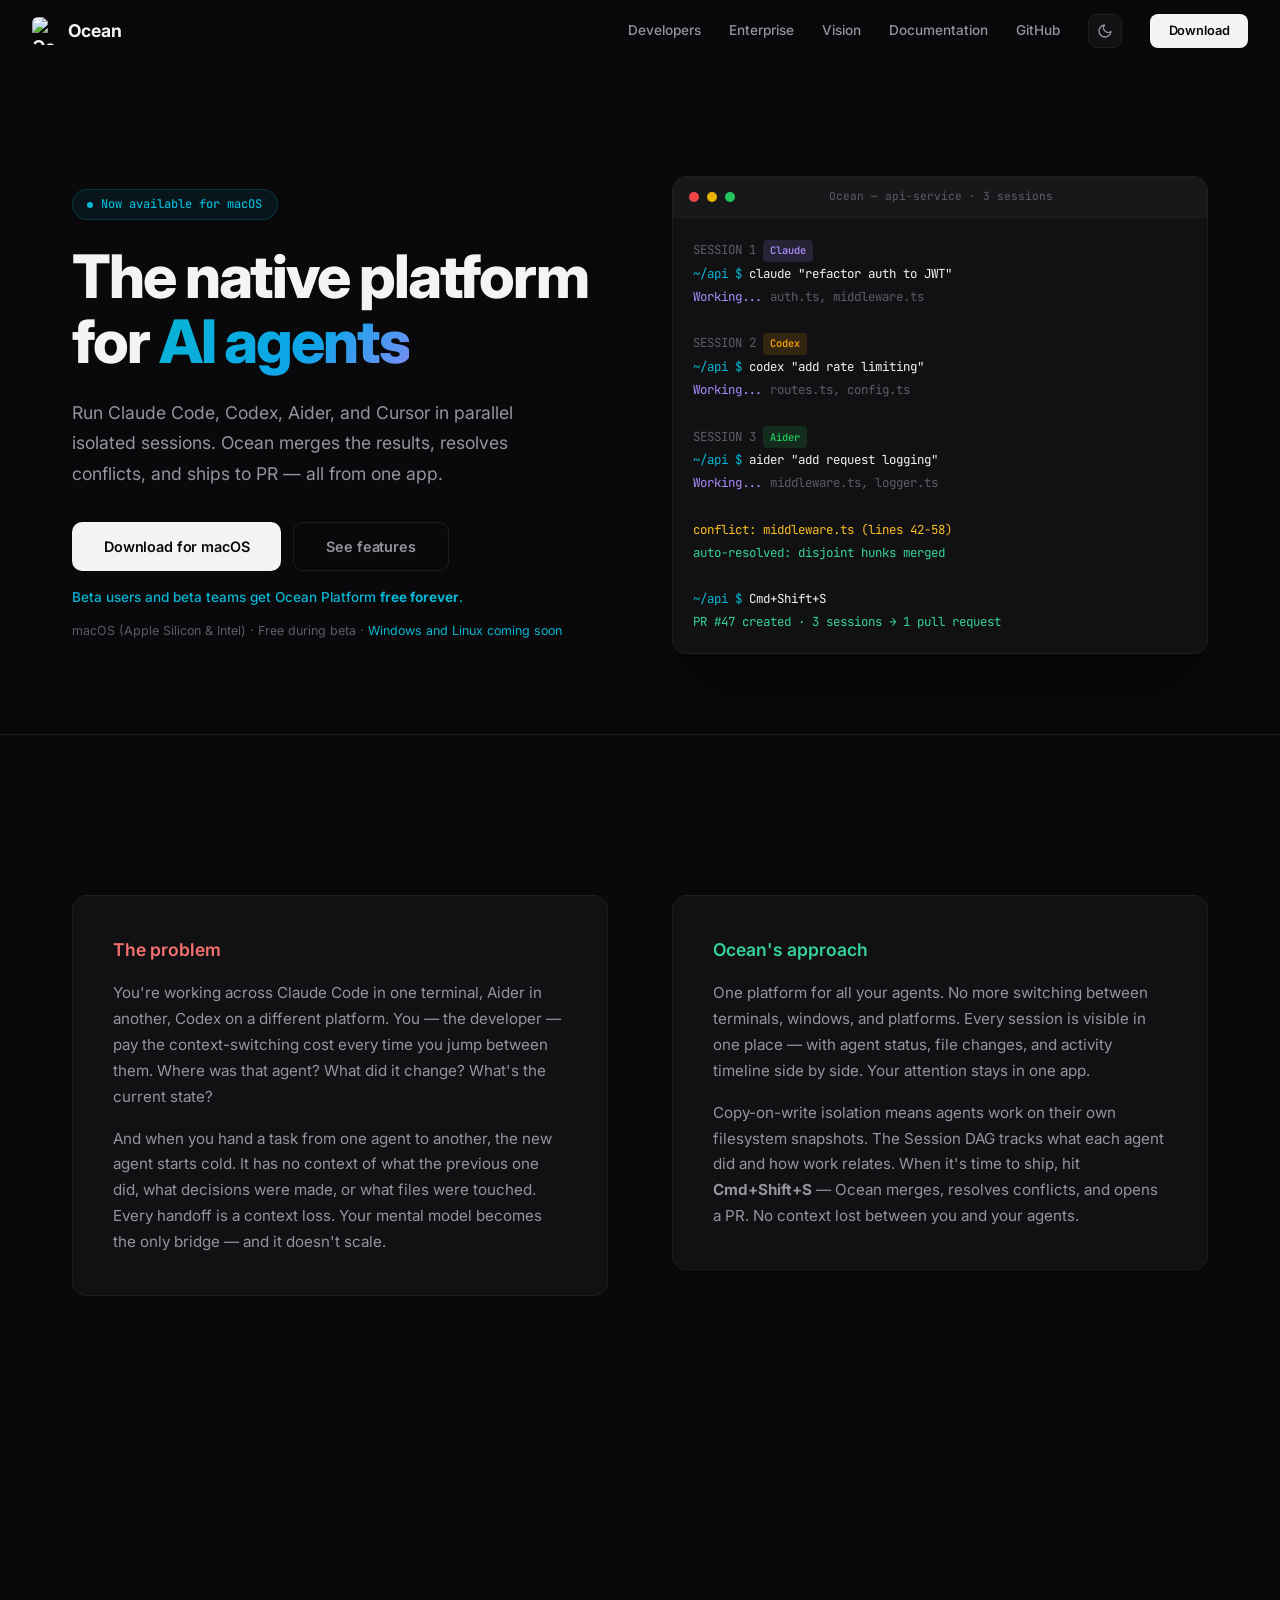
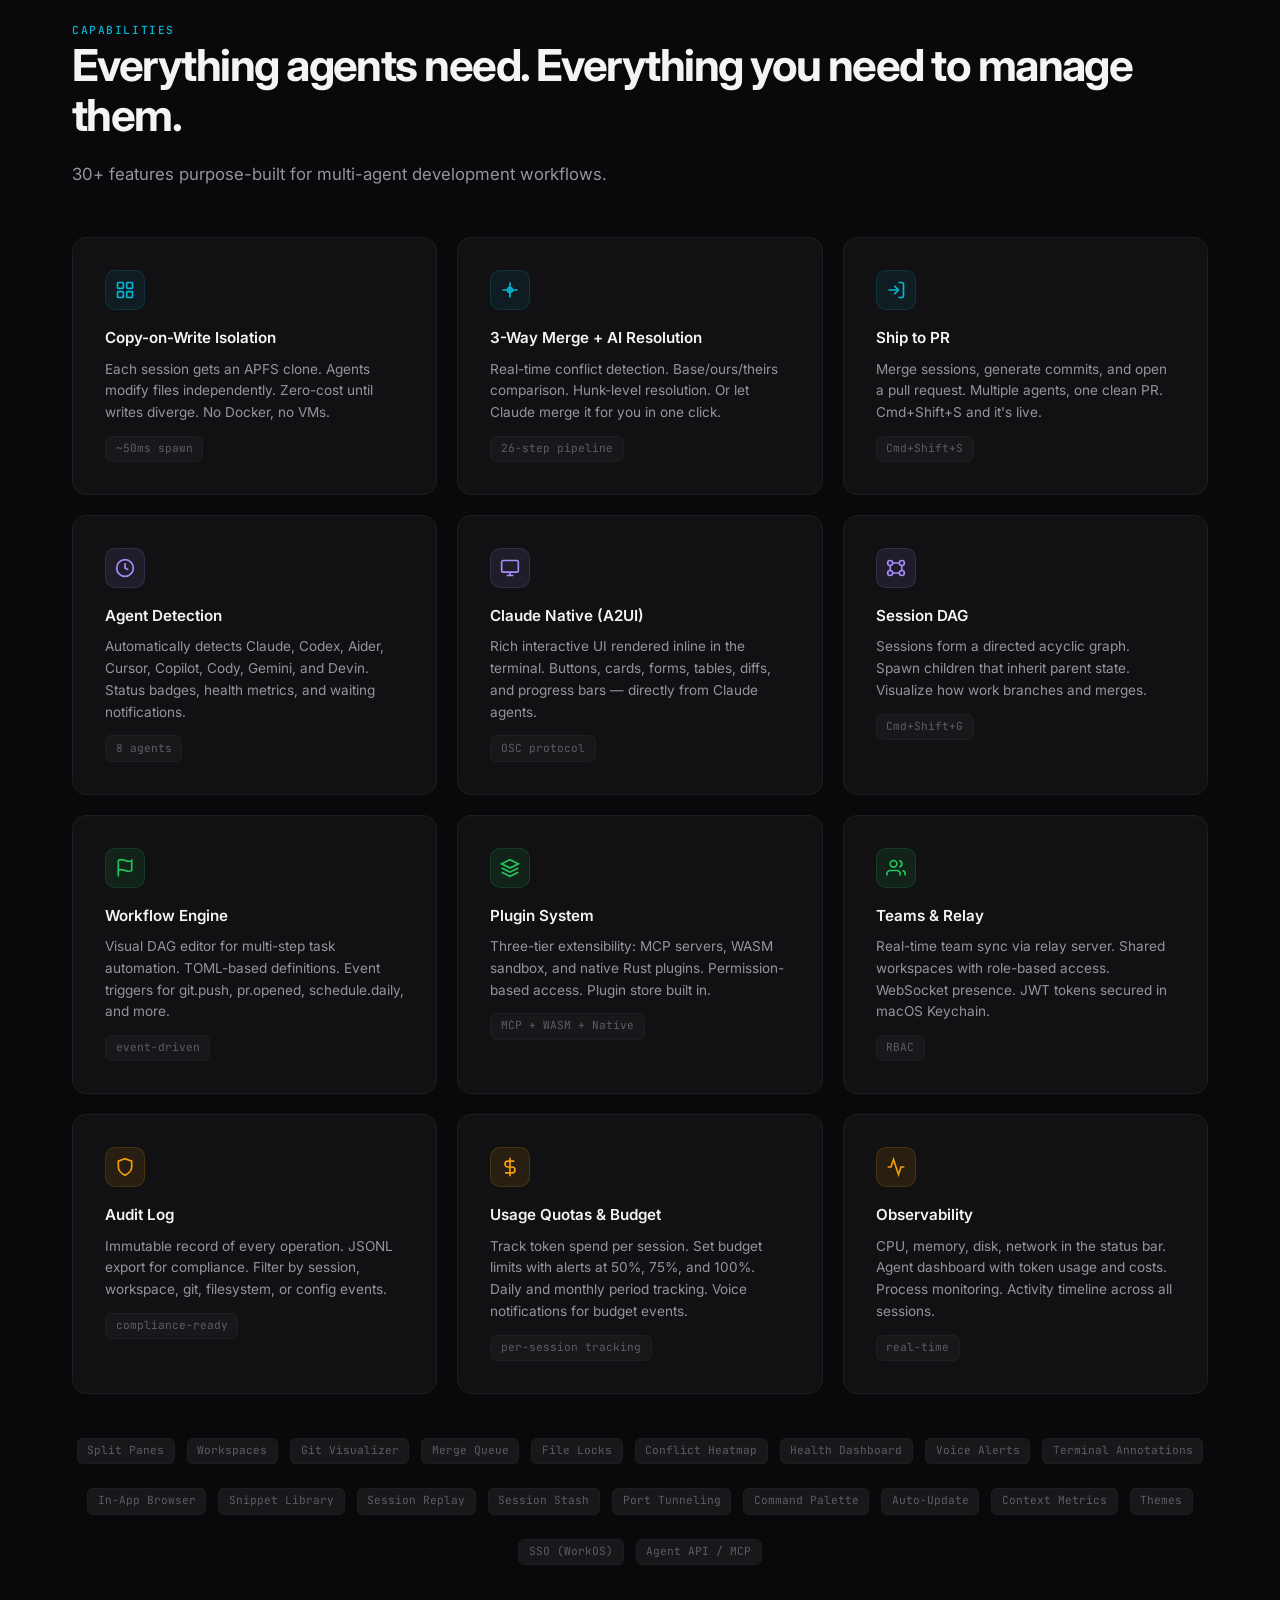
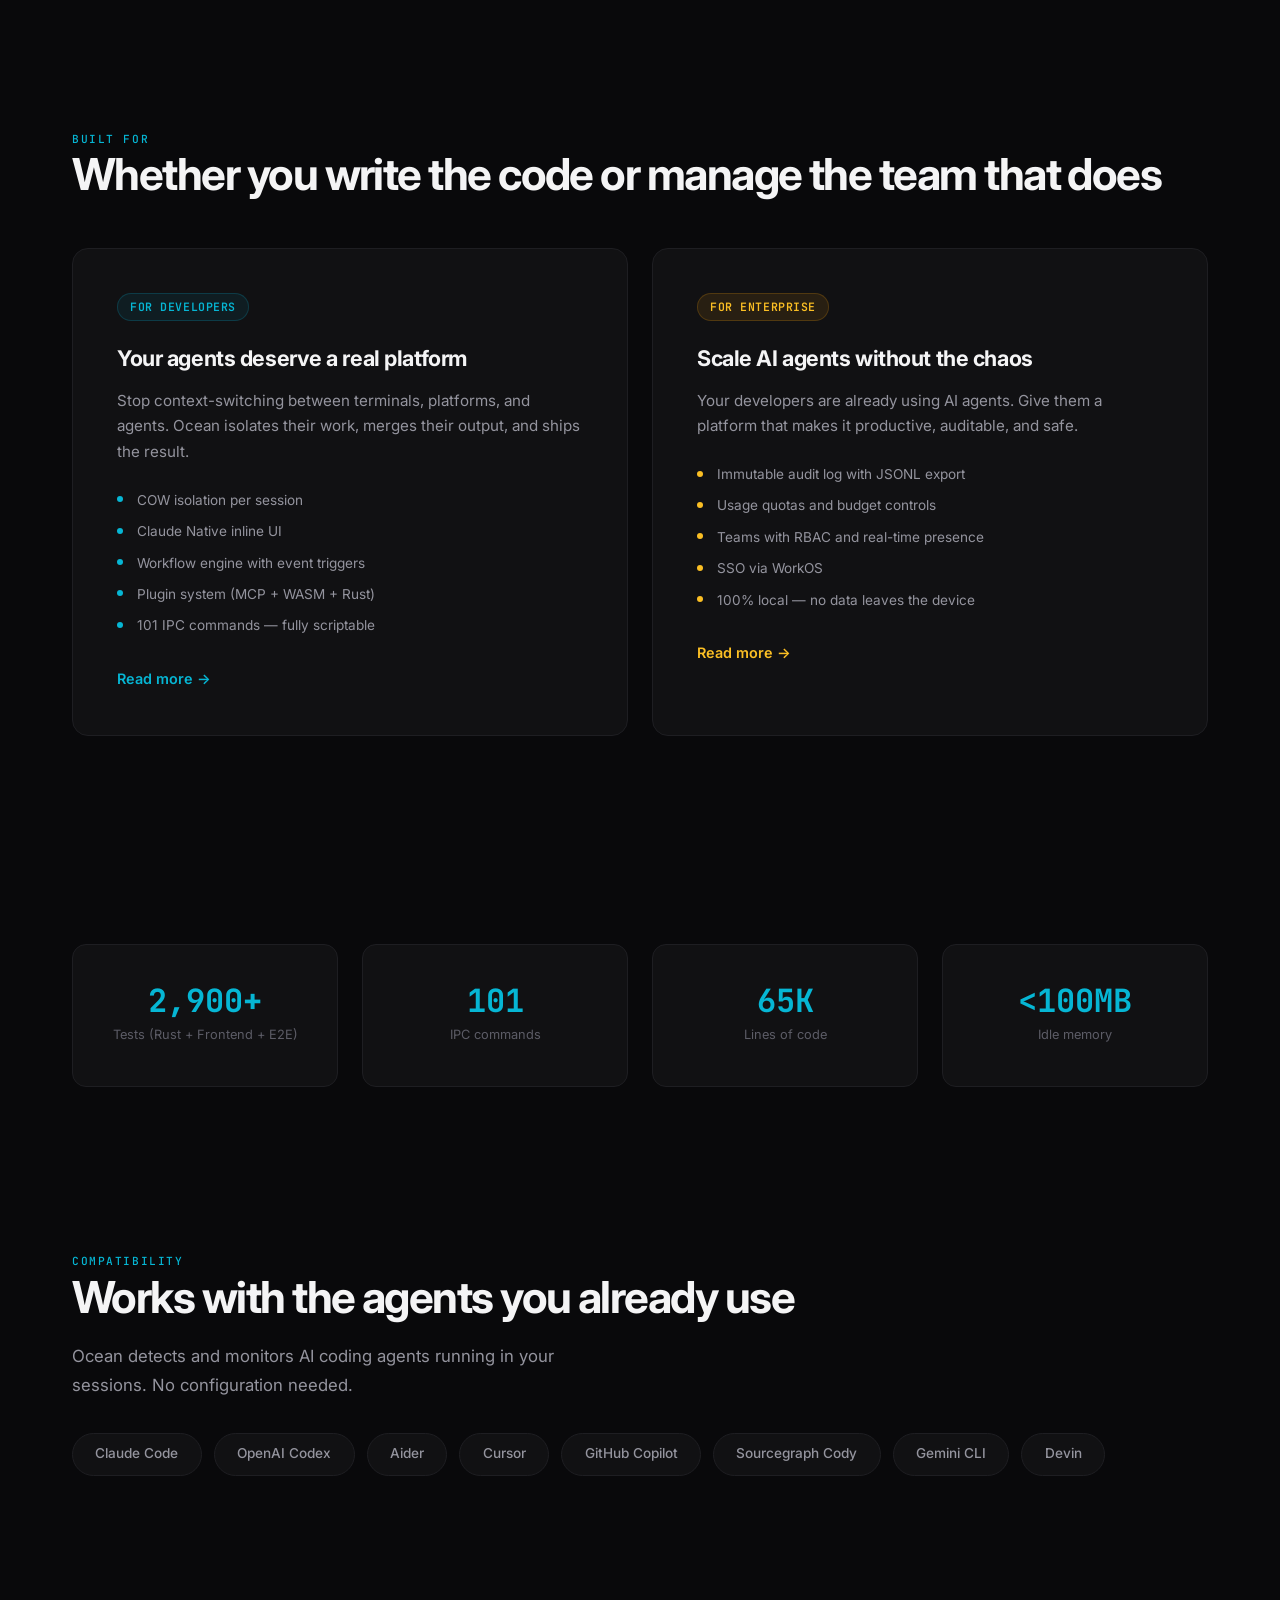
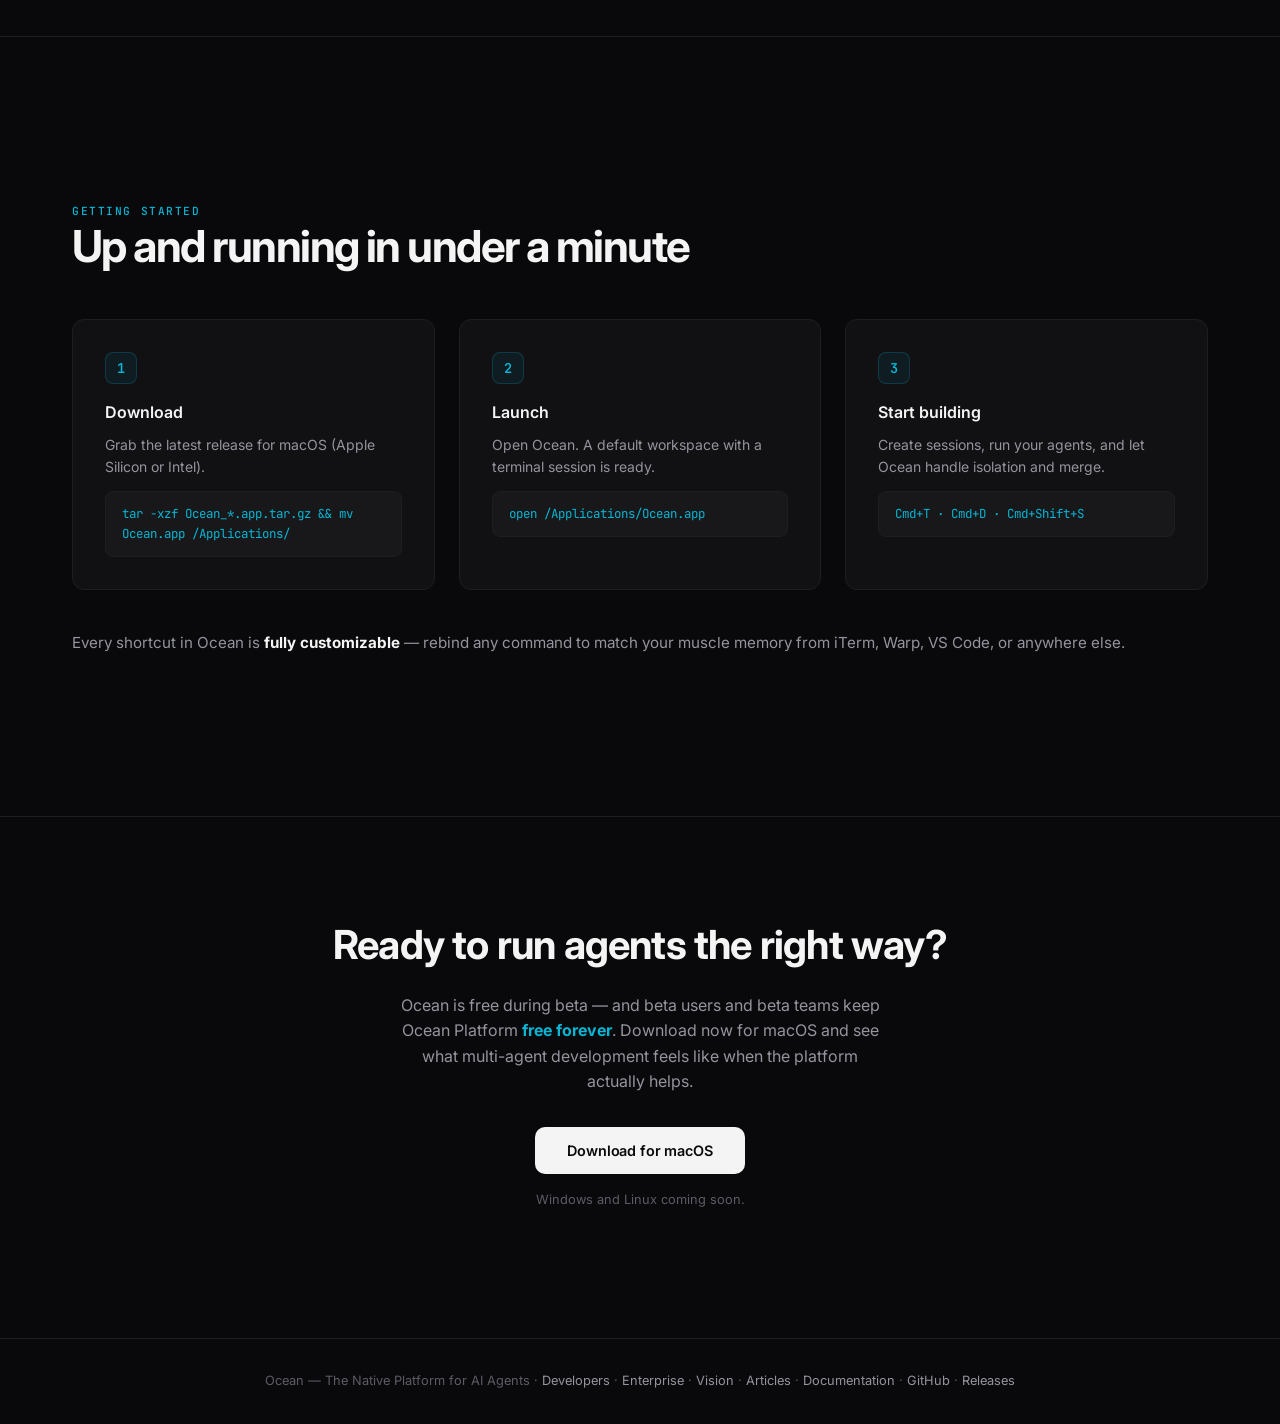
==== commit 40fa2a4c: "feat: add automated deployment script and update documentation links across website pages" ====
--- a/website/index.html
+++ b/website/index.html
@@ -1129,6 +1129,7 @@
       <a href="for-developers.html">Developers</a>
       <a href="for-enterprise.html">Enterprise</a>
       <a href="vision.html">Vision</a>
+      <a href="https://docs.getocean.dev">Documentation</a>
       <a href="https://github.com/viveky259259/ocean-releases" target="_blank" rel="noopener">GitHub</a>
       <button id="theme-toggle" class="theme-toggle" aria-label="Toggle color theme" title="Toggle theme">
         <svg class="icon-moon" width="16" height="16" viewBox="0 0 24 24" fill="none" stroke="currentColor"
@@ -1572,7 +1573,7 @@
       <a href="for-enterprise.html">Enterprise</a> &middot;
       <a href="vision.html">Vision</a> &middot;
       <a href="https://articles.getocean.dev">Articles</a> &middot;
-      <a href="https://docs.getocean.dev" target="_blank" rel="noopener">Docs</a> &middot;
+      <a href="https://docs.getocean.dev" target="_blank" rel="noopener">Documentation</a> &middot;
       <a href="https://github.com/viveky259259/ocean-releases" target="_blank" rel="noopener">GitHub</a> &middot;
       <a href="https://github.com/viveky259259/ocean-releases/releases" target="_blank" rel="noopener">Releases</a>
     </p>
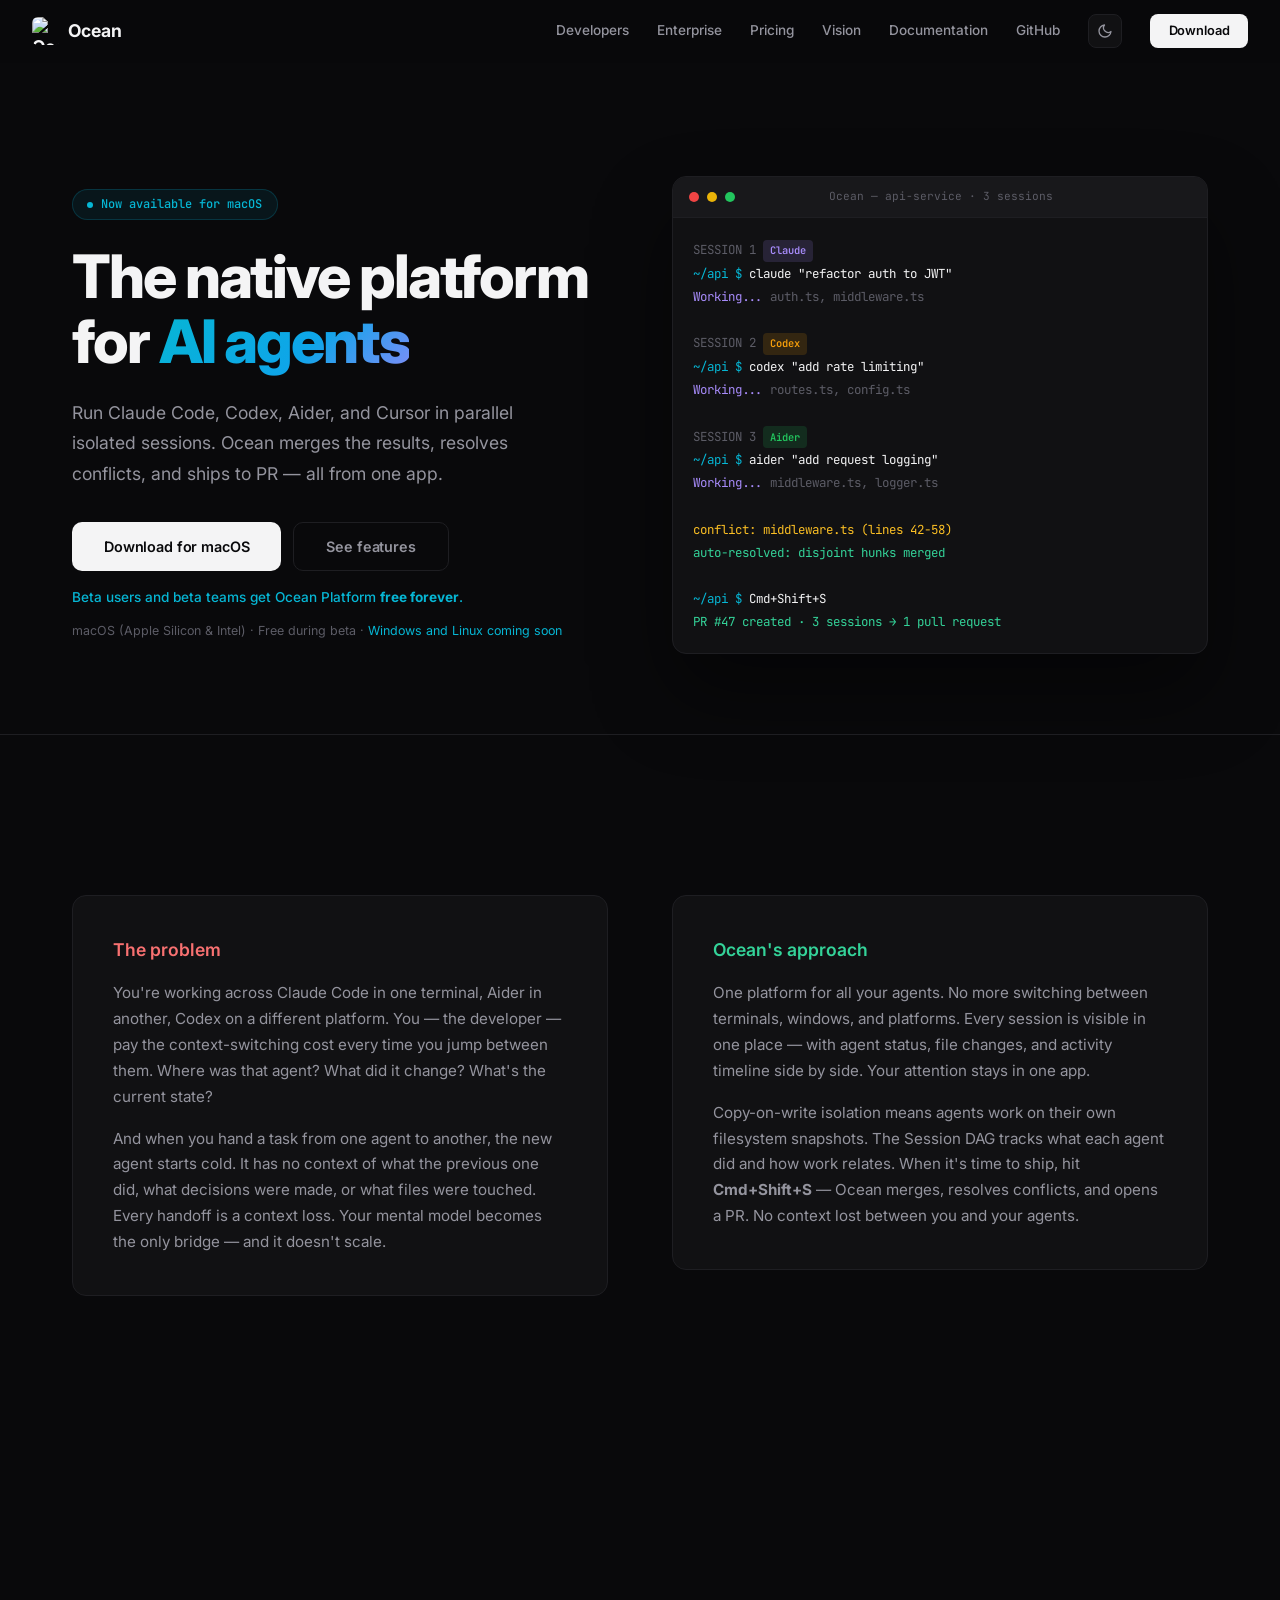
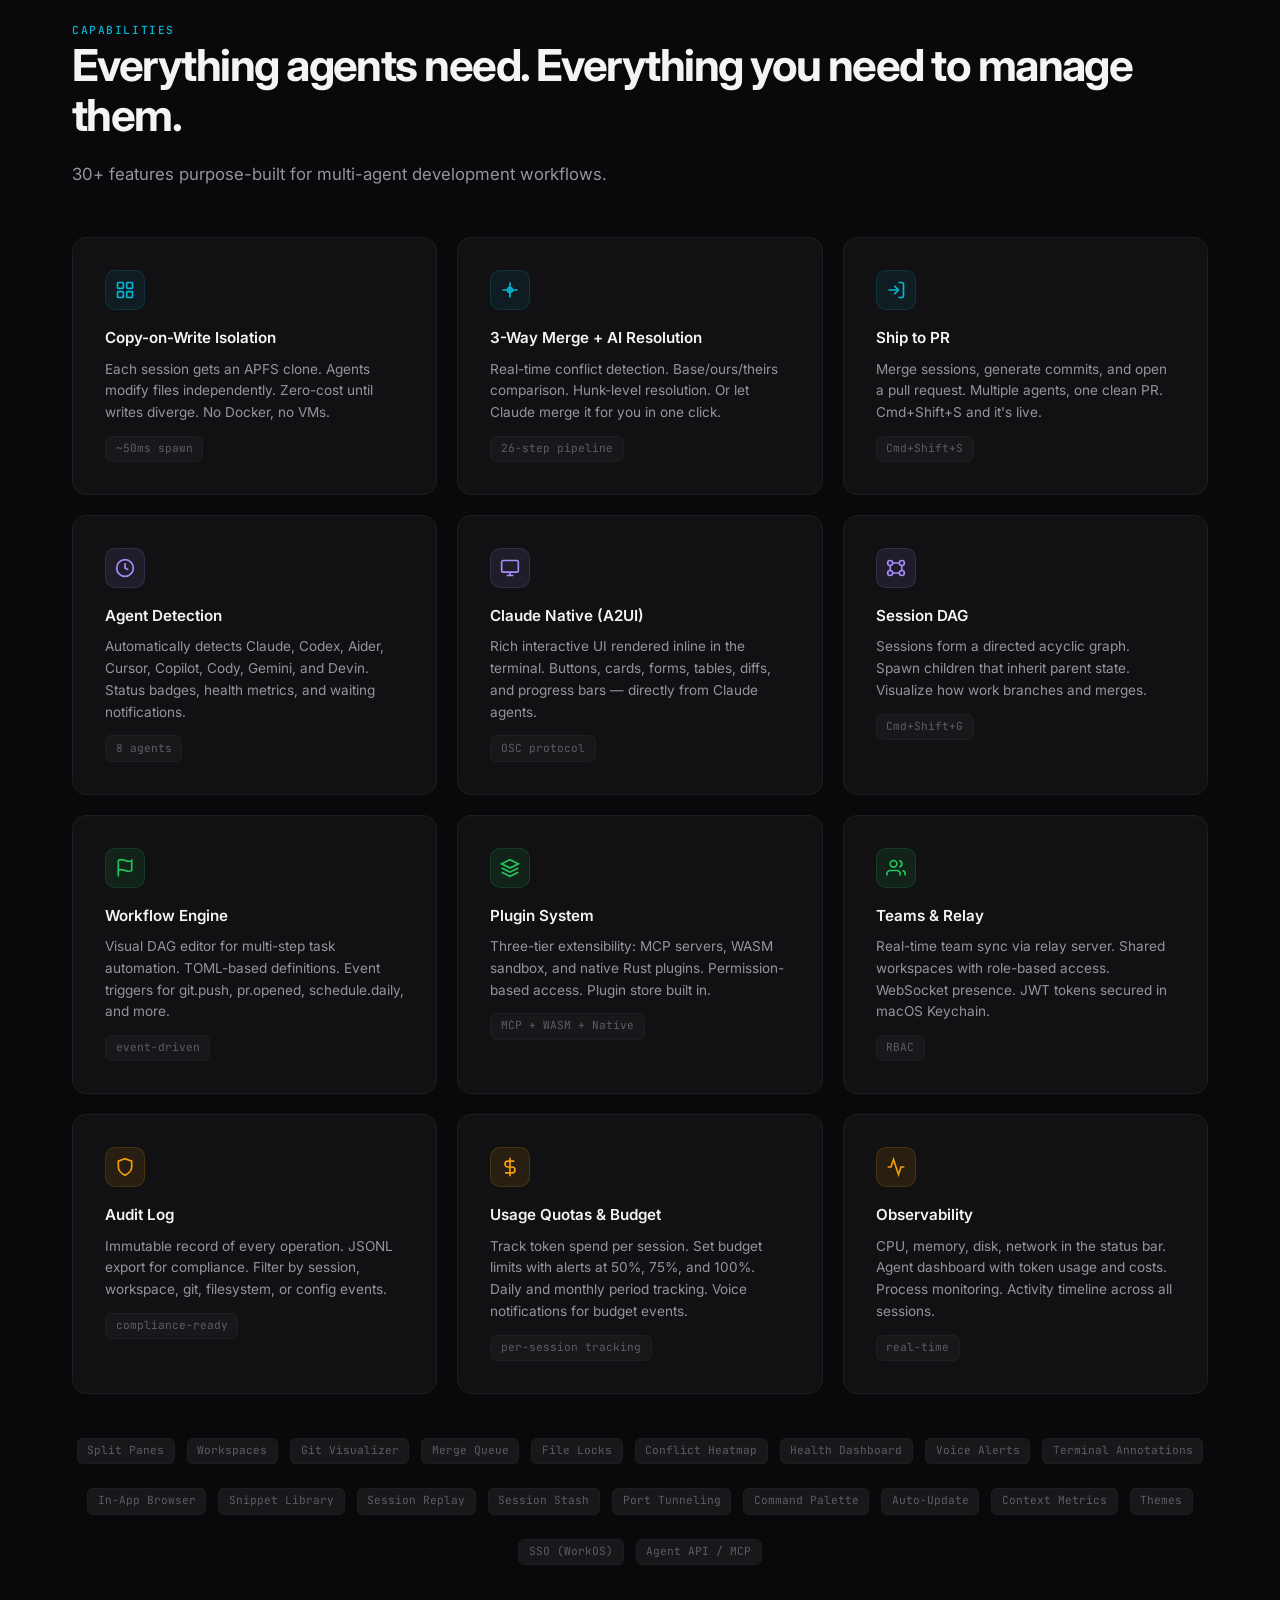
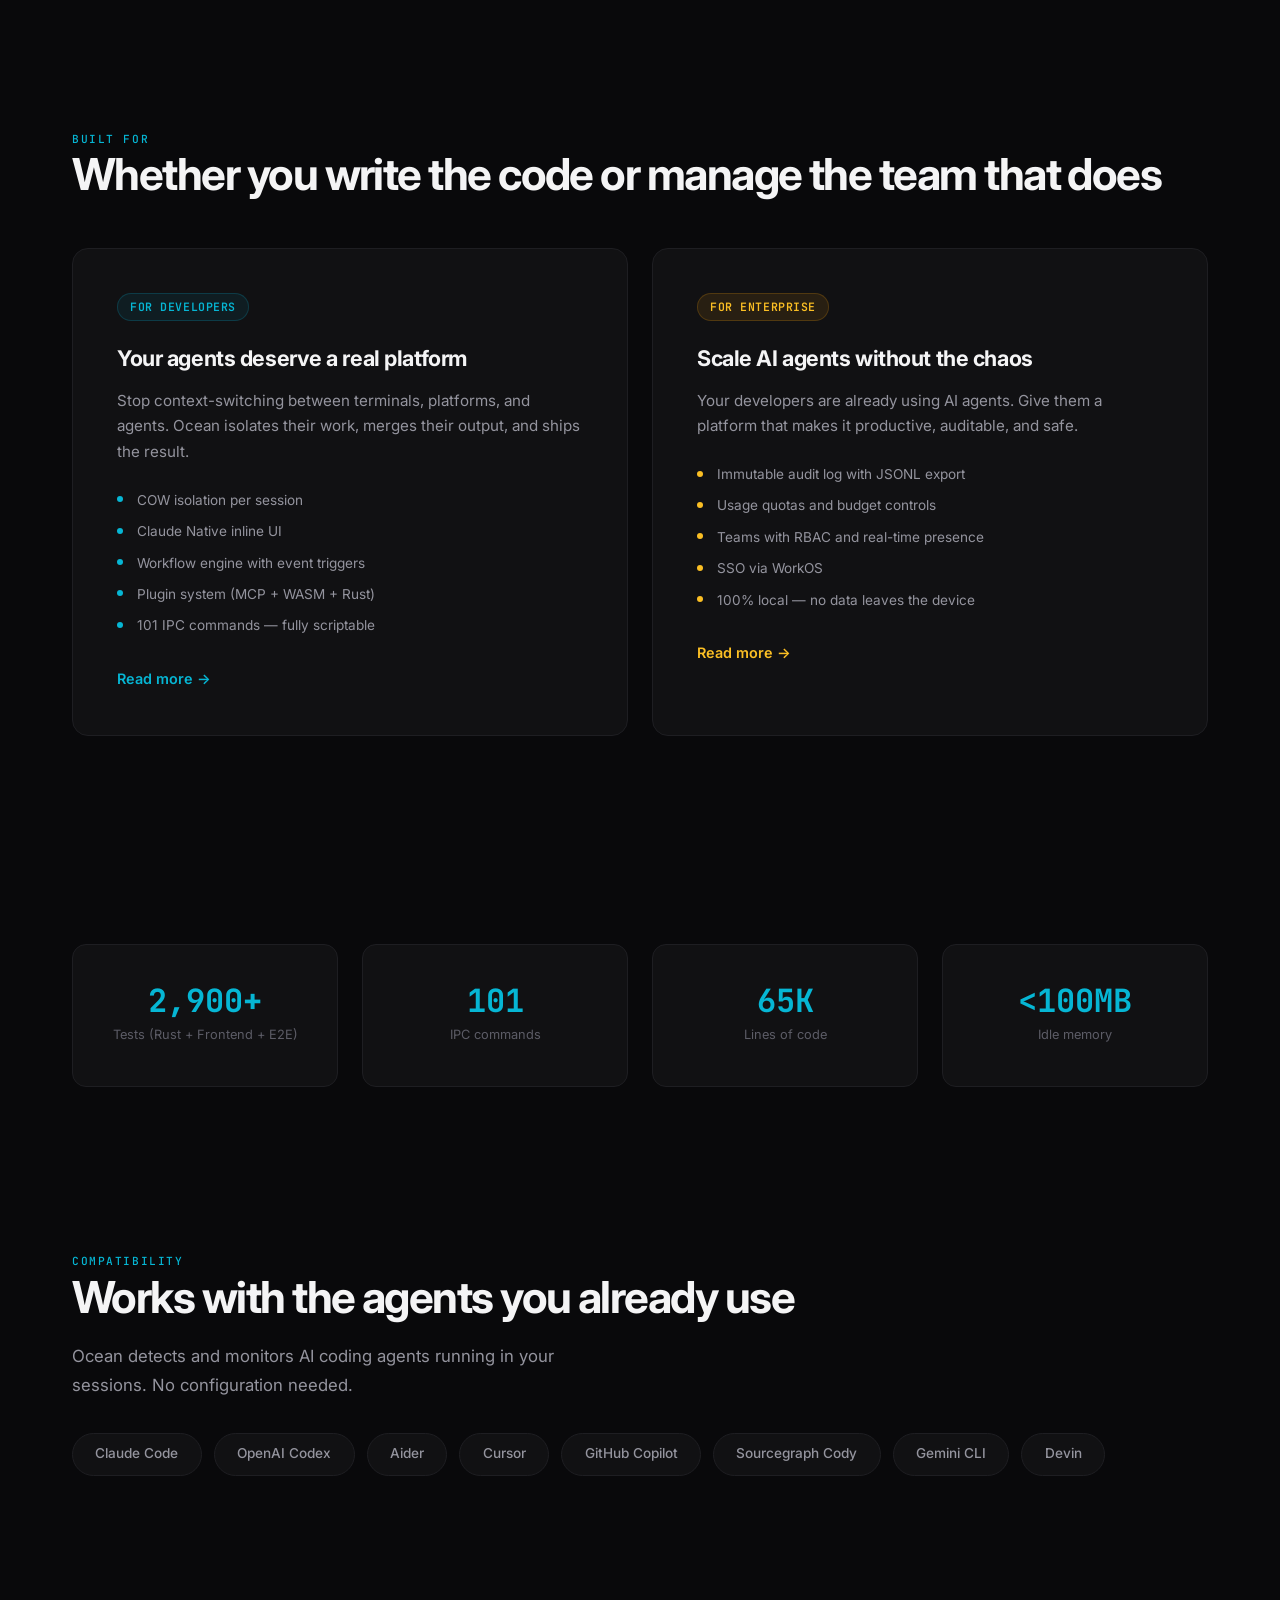
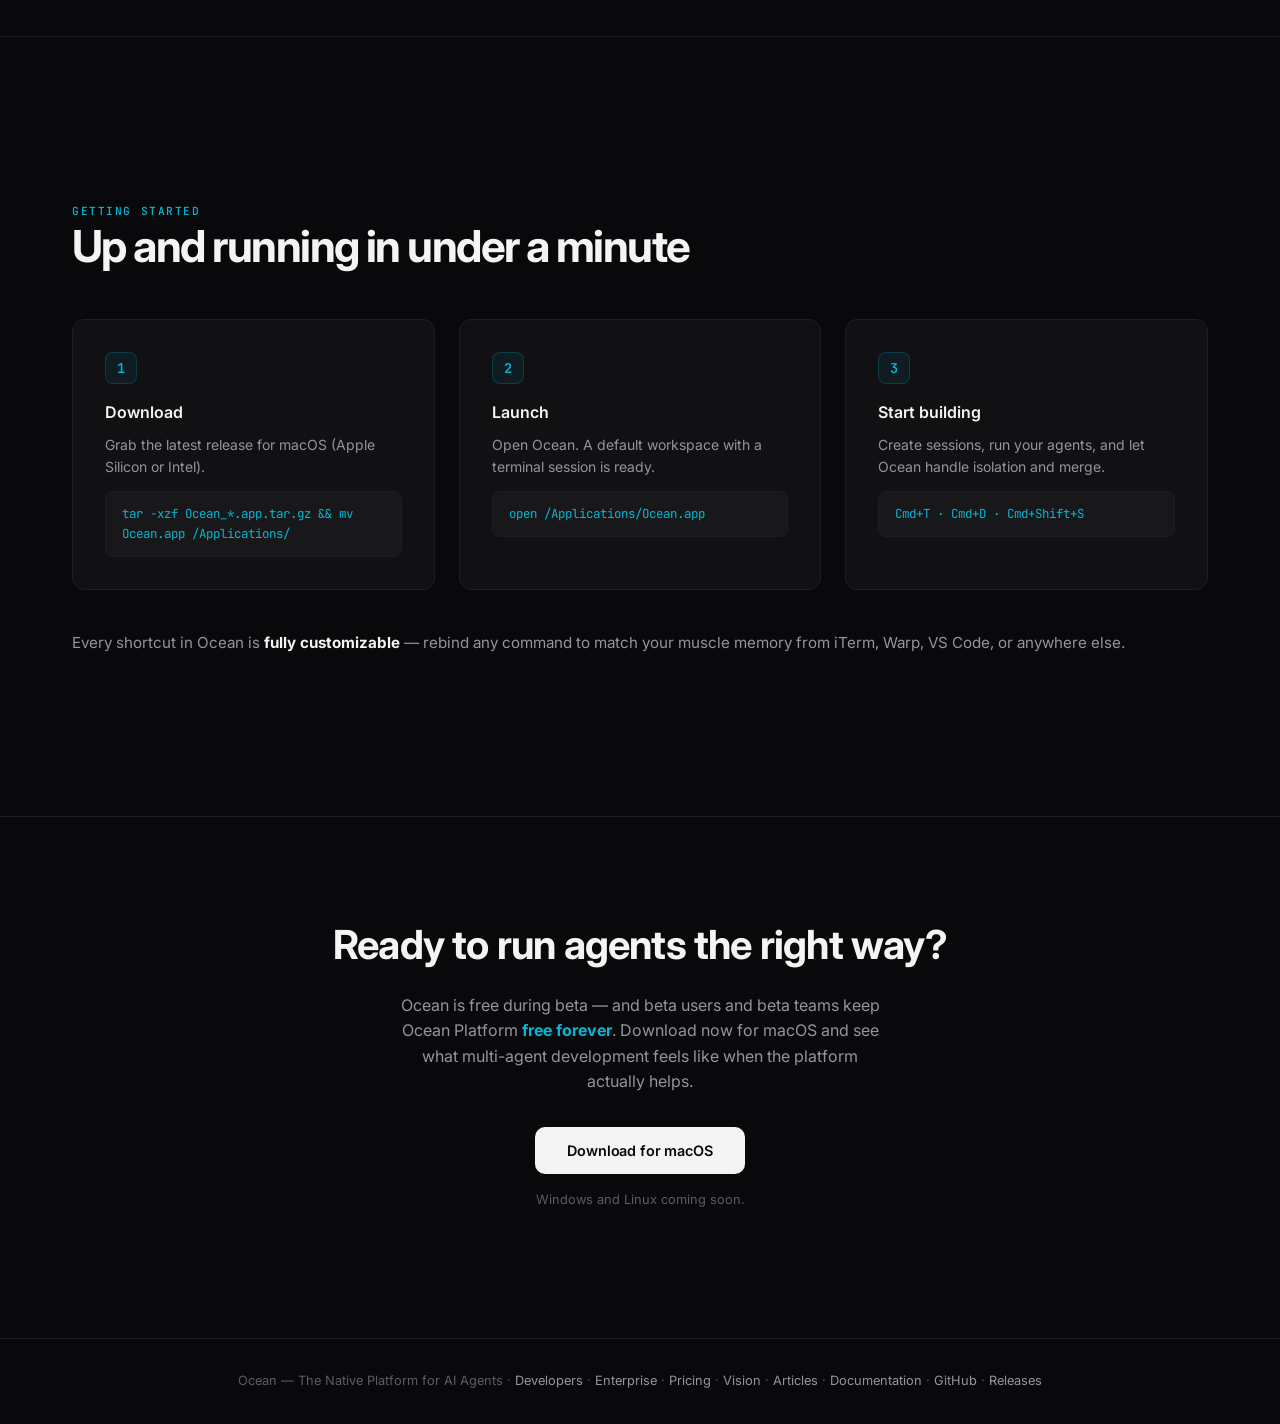
==== commit c4343a06: "feat: add pricing page" ====
--- a/website/index.html
+++ b/website/index.html
@@ -1128,6 +1128,7 @@
     <div class="nav-links">
       <a href="for-developers.html">Developers</a>
       <a href="for-enterprise.html">Enterprise</a>
+      <a href="pricing/">Pricing</a>
       <a href="vision.html">Vision</a>
       <a href="https://docs.getocean.dev">Documentation</a>
       <a href="https://github.com/viveky259259/ocean-releases" target="_blank" rel="noopener">GitHub</a>
@@ -1571,6 +1572,7 @@
       Ocean &mdash; The Native Platform for AI Agents &middot;
       <a href="for-developers.html">Developers</a> &middot;
       <a href="for-enterprise.html">Enterprise</a> &middot;
+      <a href="pricing/">Pricing</a> &middot;
       <a href="vision.html">Vision</a> &middot;
       <a href="https://articles.getocean.dev">Articles</a> &middot;
       <a href="https://docs.getocean.dev" target="_blank" rel="noopener">Documentation</a> &middot;
@@ -1604,4 +1606,4 @@
 
 </body>
 
-</html>+</html>
